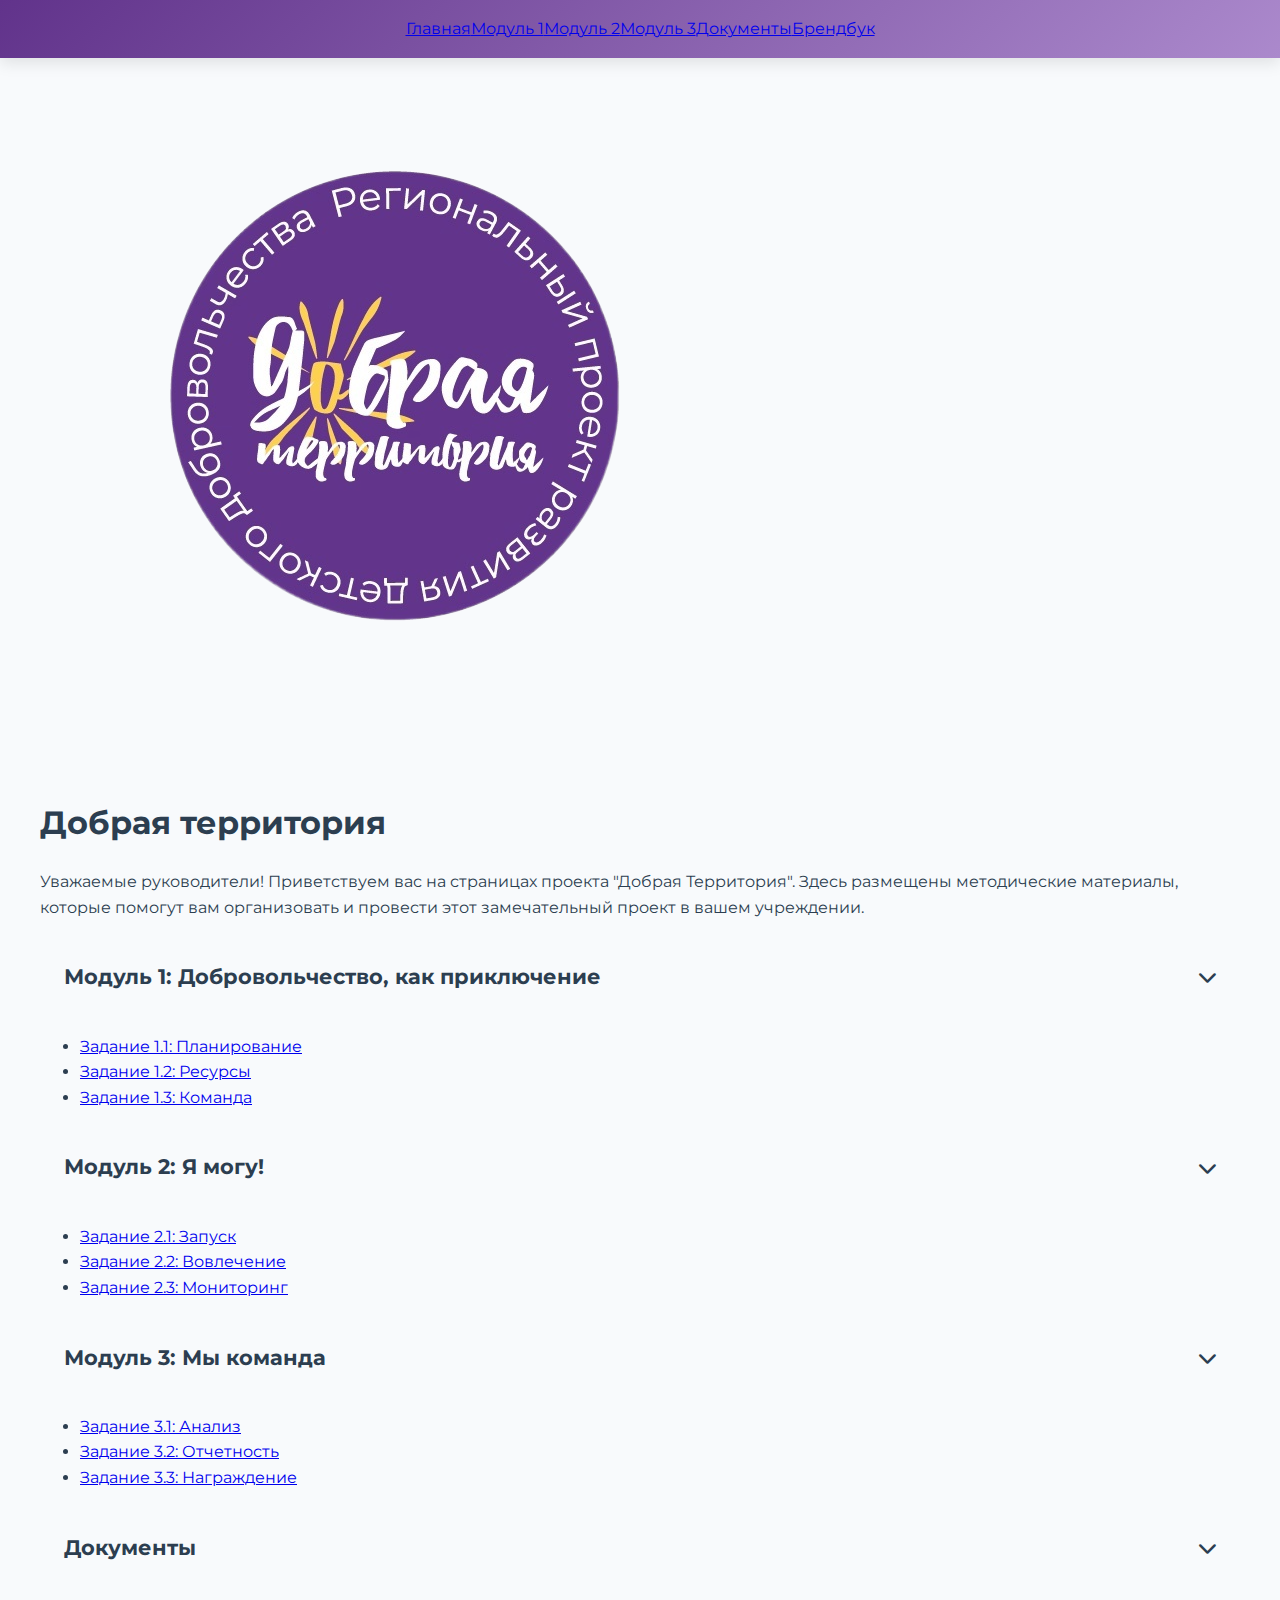
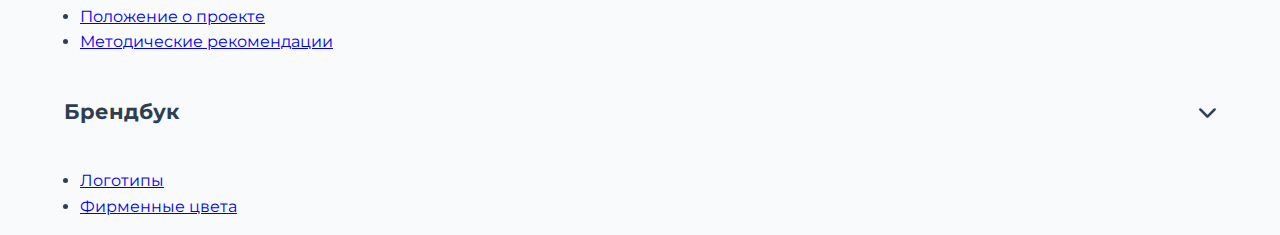
==== index.html @ 191dc73d "Update index.html" ====
<!DOCTYPE html>
<html lang="ru">
<head>
  <meta charset="UTF-8" />
  <meta name="viewport" content="width=device-width, initial-scale=1.0" />
  <title>Добрая территория</title>
  <link rel="stylesheet" href="https://cdnjs.cloudflare.com/ajax/libs/font-awesome/6.0.0-beta3/css/all.min.css">
  <link rel="stylesheet" href="style.css" />
  <link rel="icon" href="favicon.ico" />
  <link href="https://fonts.googleapis.com/css2?family=Montserrat:wght@400;600;700&display=swap" rel="stylesheet">
</head>
<body>
  <!-- Навигация -->
  <nav class="navbar">
    <button class="menu-button"><i class="fas fa-bars"></i></button>
    <ul class="nav-menu">
      <li><a href="index.html">Главная</a></li>
      <li><a href="module1.html">Модуль 1</a></li>
      <li><a href="module2.html">Модуль 2</a></li>
      <li><a href="module3.html">Модуль 3</a></li>
      <li><a href="documents.html">Документы</a></li>
      <li><a href="brandbook.html">Брендбук</a></li>
    </ul>
  </nav>

  <!-- Контейнер -->
  <div class="container">
    <header class="header">
      <img src="logo.png" alt="Логотип проекта" class="logo">
      <h1 class="project-title">Добрая территория</h1>
      <p class="project-description">
        Уважаемые руководители! Приветствуем вас на страницах проекта "Добрая Территория". Здесь размещены методические материалы, которые помогут вам организовать и провести этот замечательный проект в вашем учреждении.
      </p>
    </header>

    <!-- Модули -->
    <div class="modules-container">
      <!-- Модуль 1 -->
      <div class="collapsible-block purple">
        <div class="block-header">
          <h2 class="block-title">Модуль 1: Добровольчество, как приключение</h2>
          <i class="fas fa-chevron-down block-icon"></i>
        </div>
        <div class="block-content">
          <ul>
            <li><a href="#">Задание 1.1: Планирование</a></li>
            <li><a href="#">Задание 1.2: Ресурсы</a></li>
            <li><a href="#">Задание 1.3: Команда</a></li>
          </ul>
        </div>
      </div>

      <!-- Модуль 2 -->
      <div class="collapsible-block purple">
        <div class="block-header">
          <h2 class="block-title">Модуль 2: Я могу!</h2>
          <i class="fas fa-chevron-down block-icon"></i>
        </div>
        <div class="block-content">
          <ul>
            <li><a href="#">Задание 2.1: Запуск</a></li>
            <li><a href="#">Задание 2.2: Вовлечение</a></li>
            <li><a href="#">Задание 2.3: Мониторинг</a></li>
          </ul>
        </div>
      </div>

      <!-- Модуль 3 -->
      <div class="collapsible-block purple">
        <div class="block-header">
          <h2 class="block-title">Модуль 3: Мы команда</h2>
          <i class="fas fa-chevron-down block-icon"></i>
        </div>
        <div class="block-content">
          <ul>
            <li><a href="#">Задание 3.1: Анализ</a></li>
            <li><a href="#">Задание 3.2: Отчетность</a></li>
            <li><a href="#">Задание 3.3: Награждение</a></li>
          </ul>
        </div>
      </div>
    </div>

    <!-- Документы и Брендбук -->
    <div class="documents-brandbook-container">
      <div class="collapsible-block yellow">
        <div class="block-header">
          <h2 class="block-title">Документы</h2>
          <i class="fas fa-chevron-down block-icon"></i>
        </div>
        <div class="block-content">
          <ul>
            <li><a href="#">Положение о проекте</a></li>
            <li><a href="#">Методические рекомендации</a></li>
          </ul>
        </div>
      </div>

      <div class="collapsible-block yellow">
        <div class="block-header">
          <h2 class="block-title">Брендбук</h2>
          <i class="fas fa-chevron-down block-icon"></i>
        </div>
        <div class="block-content">
          <ul>
            <li><a href="#">Логотипы</a></li>
            <li><a href="#">Фирменные цвета</a></li>
          </ul>
        </div>
      </div>
    </div>
  </div>

  <!-- Скрипт -->
  <script src="script.js"></script>
</body>
</html>
---- style.css ----
/*Переменные и базовые стили*/
:root {
  --primary-color: #61338b;
  --secondary-color: #AB89CC;
  --highlight-color: #fdd14d;
  --text-color: #2c3e50;
  --light-gray: #f8fafc;
  --white: #ffffff;
  --shadow: 0 5px 15px rgba(0, 0, 0, 0.1);
  --transition: all 0.3s ease;
}

body {
  font-family: 'Montserrat', sans-serif;
  line-height: 1.6;
  margin: 0;
  padding: 0;
  color: var(--text-color);
  background-color: var(--light-gray);
}

.container {
  max-width: 1200px;
  margin: 0 auto;
  padding: 0 20px;
}

/*Навигация*/
.navbar {
  background: linear-gradient(135deg, var(--primary-color), var(--secondary-color));
  padding: 1rem 2rem;
  box-shadow: var(--shadow);
}

.menu-button {
  display: none;
  background: none;
  border: none;
  color: white;
  font-size: 1.5rem;
  cursor: pointer;
}

.nav-menu {
  display: flex;
  justify-content: center;
  list-style: none;
  padding: 0;
  margin: 0;
}

.nav-item {
  margin: 0 1rem;
}

.nav-link {
  color: white;
  text-decoration: none;
  font-weight: 500;
  padding: 0.5rem 1rem;
  border-radius: 4px;
  transition: var(--transition);
}

.nav-link:hover {
  background-color: rgba(255, 255, 255, 0.2);
}

/*Общий стиль блоков (Modules, Documents, Brandbook)*/
.module,
.document-block,
.brandbook-block {
  background: var(--white);
  border-radius: 15px;
  box-shadow: var(--shadow);
  border: 1px solid #eaeaea;
  min-height: 200px;
  overflow: visible;
  position: relative;
}

.module { border-top: 5px solid var(--primary-color); }
.document-block,
.brandbook-block { border-top: 5px solid var(--highlight-color); }

.block-header {
  padding: 1.5rem;
  cursor: pointer;
  display: flex;
  justify-content: space-between;
  align-items: center;
}

.block-title {
  margin: 0;
  font-size: 1.3rem;
  color: var(--text-color);
}

.block-icon {
  font-size: 1.2rem;
  transition: var(--transition);
  color: var(--text-color);
}

/*Контент и описание*/
.module-description,
.document-description,
.brandbook-description {
  padding: 0 1.5rem 1.5rem;
  color: var(--text-color);
}

.tasks-container,
.documents-content,
.brandbook-content {
  position: static;
  max-height: 0;
  overflow: hidden;
  background: var(--white);
  border: 1px solid #eaeaea;
  border-top: none;
  border-radius: 0 0 15px 15px;
  box-shadow: 0 10px 20px rgba(0,0,0,0.1);
  opacity: 0;
  pointer-events: none;
  transition: opacity 0.2s ease;
}

.module:hover .tasks-container,
.document-block:hover .documents-content,
.brandbook-block:hover .brandbook-content,
.module.active .tasks-container,
.document-block.active .documents-content,
.brandbook-block.active .brandbook-content {
  max-height: 1000px;
  padding: 0 1.5rem 1.5rem;
  opacity: 1;
  pointer-events: auto;
}

/*Списки и ссылки*/
.tasks-list,
.documents-list,
.brandbook-list {
  list-style: none;
  margin: 0;
  padding: 0 1.5rem;
}

.tasks-list li,
.documents-list li,
.brandbook-list li {
  padding: 1rem 0;
  border-bottom: 1px solid #eee;
}

.tasks-list li:last-child,
.documents-list li:last-child,
.brandbook-list li:last-child {
  border-bottom: none;
}

.task-link,
.document-link,
.brandbook-link {
  display: inline-block;
  padding: 0.6rem 1.2rem;
  margin-top: 0.8rem;
  text-align: center;
  border-radius: 6px;
  text-decoration: none;
  font-weight: 500;
  transition: var(--transition);
}

.task-link {
  background-color: var(--primary-color);
  color: white;
}

.document-link,
.brandbook-link {
  background-color: var(--highlight-color);
  color: var(--text-color);
}

.task-link:hover,
.document-link:hover,
.brandbook-link:hover {
  transform: translateY(-2px);
  box-shadow: 0 3px 10px rgba(0, 0, 0, 0.2);
}

/*Адаптивность*/
@media (max-width: 991px) {
  .menu-button { display: block; }

  .nav-menu {
    display: none;
    flex-direction: column;
    padding: 1rem 0;
  }

  .nav-menu.active { display: flex; }

  .modules-container,
  .documents-brandbook-container {
    grid-template-columns: 1fr;
  }

  .tasks-container,
  .documents-content,
  .brandbook-content {
    max-height: 0;
    opacity: 1;
    pointer-events: auto;
    transition: max-height 0.3s ease;
    box-shadow: none;
  }

  .module.active .tasks-container,
  .document-block.active .documents-content,
  .brandbook-block.active .brandbook-content {
    max-height: 1000px;
  }
}

@media (max-width: 768px) {
  .block-title { font-size: 1.1rem; }
  .project-title { font-size: 1.5rem; }
  .module-description,
  .document-description,
  .brandbook-description {
    padding: 0 1rem 1rem;
    font-size: 0.9rem;
  }
}

@media (max-width: 480px) {
  .navbar { padding: 1rem; }
  .project-title { font-size: 1.3rem; }

  .task-link,
  .document-link,
  .brandbook-link {
    padding: 0.5rem 1rem;
    font-size: 0.9rem;
    display: block;
  }

  .tasks-list,
  .documents-list,
  .brandbook-list {
    padding: 0 1rem;
  }
}
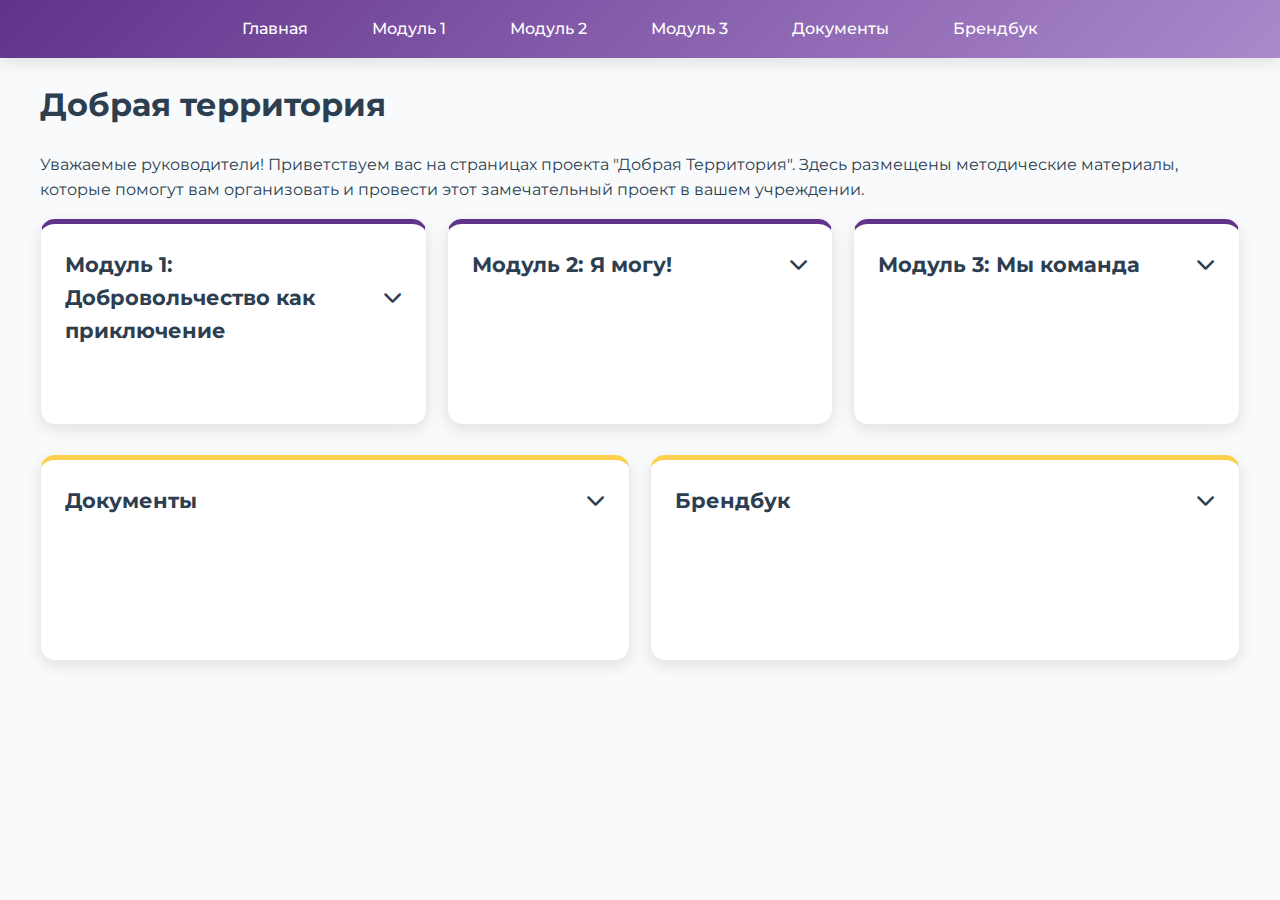
==== commit e0ca125b: "Update index.html" ====
--- a/index.html
+++ b/index.html
@@ -2,11 +2,10 @@
 <html lang="ru">
 <head>
   <meta charset="UTF-8" />
-  <meta name="viewport" content="width=device-width, initial-scale=1.0" />
+  <meta name="viewport" content="width=device-width, initial-scale=1.0"/>
   <title>Добрая территория</title>
-  <link rel="stylesheet" href="https://cdnjs.cloudflare.com/ajax/libs/font-awesome/6.0.0-beta3/css/all.min.css">
   <link rel="stylesheet" href="style.css" />
-  <link rel="icon" href="favicon.ico" />
+  <link rel="stylesheet" href="https://cdnjs.cloudflare.com/ajax/libs/font-awesome/6.5.0/css/all.min.css"/>
   <link href="https://fonts.googleapis.com/css2?family=Montserrat:wght@400;600;700&display=swap" rel="stylesheet">
 </head>
 <body>
@@ -14,19 +13,18 @@
   <nav class="navbar">
     <button class="menu-button"><i class="fas fa-bars"></i></button>
     <ul class="nav-menu">
-      <li><a href="index.html">Главная</a></li>
-      <li><a href="module1.html">Модуль 1</a></li>
-      <li><a href="module2.html">Модуль 2</a></li>
-      <li><a href="module3.html">Модуль 3</a></li>
-      <li><a href="documents.html">Документы</a></li>
-      <li><a href="brandbook.html">Брендбук</a></li>
+      <li class="nav-item"><a class="nav-link" href="#">Главная</a></li>
+      <li class="nav-item"><a class="nav-link" href="#">Модуль 1</a></li>
+      <li class="nav-item"><a class="nav-link" href="#">Модуль 2</a></li>
+      <li class="nav-item"><a class="nav-link" href="#">Модуль 3</a></li>
+      <li class="nav-item"><a class="nav-link" href="#">Документы</a></li>
+      <li class="nav-item"><a class="nav-link" href="#">Брендбук</a></li>
     </ul>
   </nav>
 
-  <!-- Контейнер -->
   <div class="container">
+    <!-- Заголовок -->
     <header class="header">
-      <img src="logo.png" alt="Логотип проекта" class="logo">
       <h1 class="project-title">Добрая территория</h1>
       <p class="project-description">
         Уважаемые руководители! Приветствуем вас на страницах проекта "Добрая Территория". Здесь размещены методические материалы, которые помогут вам организовать и провести этот замечательный проект в вашем учреждении.
@@ -34,85 +32,98 @@
     </header>
 
     <!-- Модули -->
-    <div class="modules-container">
+    <div class="modules-container" style="display: grid; grid-template-columns: repeat(auto-fit, minmax(300px, 1fr)); gap: 20px;">
       <!-- Модуль 1 -->
-      <div class="collapsible-block purple">
+      <div class="module">
         <div class="block-header">
-          <h2 class="block-title">Модуль 1: Добровольчество, как приключение</h2>
+          <h2 class="block-title">Модуль 1: Добровольчество как приключение</h2>
           <i class="fas fa-chevron-down block-icon"></i>
         </div>
-        <div class="block-content">
-          <ul>
-            <li><a href="#">Задание 1.1: Планирование</a></li>
-            <li><a href="#">Задание 1.2: Ресурсы</a></li>
-            <li><a href="#">Задание 1.3: Команда</a></li>
+        <div class="tasks-container">
+          <ul class="tasks-list">
+            <li><a class="task-link" href="#">Задание 1.1</a></li>
+            <li><a class="task-link" href="#">Задание 1.2</a></li>
+            <li><a class="task-link" href="#">Задание 1.3</a></li>
           </ul>
         </div>
       </div>
 
       <!-- Модуль 2 -->
-      <div class="collapsible-block purple">
+      <div class="module">
         <div class="block-header">
           <h2 class="block-title">Модуль 2: Я могу!</h2>
           <i class="fas fa-chevron-down block-icon"></i>
         </div>
-        <div class="block-content">
-          <ul>
-            <li><a href="#">Задание 2.1: Запуск</a></li>
-            <li><a href="#">Задание 2.2: Вовлечение</a></li>
-            <li><a href="#">Задание 2.3: Мониторинг</a></li>
+        <div class="tasks-container">
+          <ul class="tasks-list">
+            <li><a class="task-link" href="#">Задание 2.1</a></li>
+            <li><a class="task-link" href="#">Задание 2.2</a></li>
+            <li><a class="task-link" href="#">Задание 2.3</a></li>
           </ul>
         </div>
       </div>
 
       <!-- Модуль 3 -->
-      <div class="collapsible-block purple">
+      <div class="module">
         <div class="block-header">
           <h2 class="block-title">Модуль 3: Мы команда</h2>
           <i class="fas fa-chevron-down block-icon"></i>
         </div>
-        <div class="block-content">
-          <ul>
-            <li><a href="#">Задание 3.1: Анализ</a></li>
-            <li><a href="#">Задание 3.2: Отчетность</a></li>
-            <li><a href="#">Задание 3.3: Награждение</a></li>
+        <div class="tasks-container">
+          <ul class="tasks-list">
+            <li><a class="task-link" href="#">Задание 3.1</a></li>
+            <li><a class="task-link" href="#">Задание 3.2</a></li>
+            <li><a class="task-link" href="#">Задание 3.3</a></li>
           </ul>
         </div>
       </div>
     </div>
 
     <!-- Документы и Брендбук -->
-    <div class="documents-brandbook-container">
-      <div class="collapsible-block yellow">
+    <div class="documents-brandbook-container" style="display: grid; grid-template-columns: repeat(auto-fit, minmax(300px, 1fr)); gap: 20px; margin-top: 30px;">
+      <!-- Документы -->
+      <div class="document-block">
         <div class="block-header">
           <h2 class="block-title">Документы</h2>
           <i class="fas fa-chevron-down block-icon"></i>
         </div>
-        <div class="block-content">
-          <ul>
-            <li><a href="#">Положение о проекте</a></li>
-            <li><a href="#">Методические рекомендации</a></li>
+        <div class="documents-content">
+          <ul class="documents-list">
+            <li><a class="document-link" href="#">Положение о проекте</a></li>
+            <li><a class="document-link" href="#">Методические рекомендации</a></li>
           </ul>
         </div>
       </div>
 
-      <div class="collapsible-block yellow">
+      <!-- Брендбук -->
+      <div class="brandbook-block">
         <div class="block-header">
           <h2 class="block-title">Брендбук</h2>
           <i class="fas fa-chevron-down block-icon"></i>
         </div>
-        <div class="block-content">
-          <ul>
-            <li><a href="#">Логотипы</a></li>
-            <li><a href="#">Фирменные цвета</a></li>
+        <div class="brandbook-content">
+          <ul class="brandbook-list">
+            <li><a class="brandbook-link" href="#">Логотипы</a></li>
+            <li><a class="brandbook-link" href="#">Фирменные цвета</a></li>
           </ul>
         </div>
       </div>
     </div>
   </div>
 
-  <!-- Скрипт -->
-  <script src="script.js"></script>
+  <script>
+    // Открытие блоков по клику
+    document.querySelectorAll('.block-header').forEach(header => {
+      header.addEventListener('click', () => {
+        const block = header.parentElement;
+        block.classList.toggle('active');
+      });
+    });
+
+    // Мобильное меню
+    document.querySelector('.menu-button').addEventListener('click', () => {
+      document.querySelector('.nav-menu').classList.toggle('active');
+    });
+  </script>
 </body>
 </html>
-
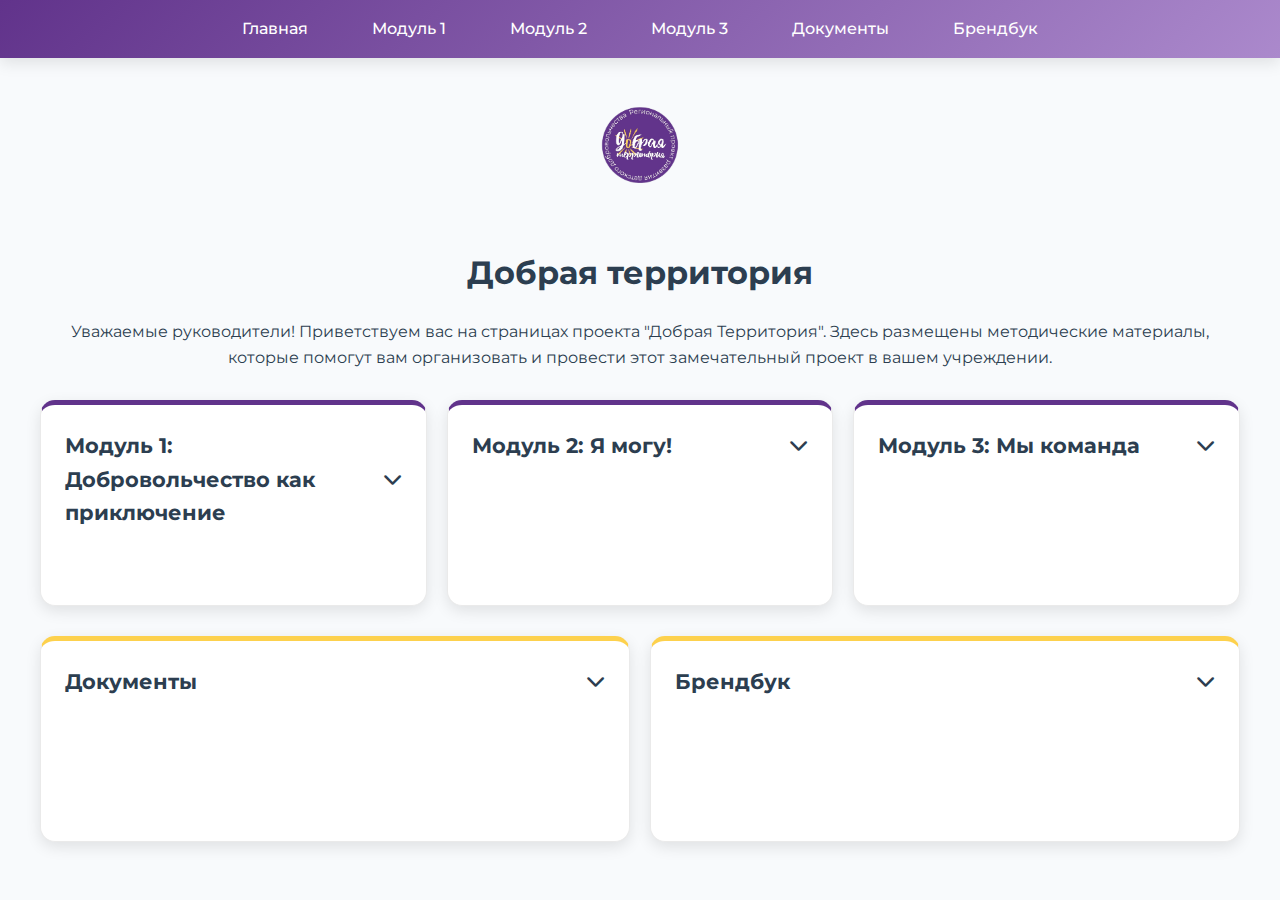
==== commit d87613c0: "Update index.html" ====
--- a/index.html
+++ b/index.html
@@ -23,16 +23,17 @@
   </nav>
 
   <div class="container">
-    <!-- Заголовок -->
-    <header class="header">
+    <!-- Логотип и Заголовок -->
+    <div style="text-align: center; margin-top: 30px;">
+      <img src="logo.png" alt="Логотип проекта" style="max-width: 120px; margin-bottom: 10px;">
       <h1 class="project-title">Добрая территория</h1>
       <p class="project-description">
         Уважаемые руководители! Приветствуем вас на страницах проекта "Добрая Территория". Здесь размещены методические материалы, которые помогут вам организовать и провести этот замечательный проект в вашем учреждении.
       </p>
-    </header>
+    </div>
 
     <!-- Модули -->
-    <div class="modules-container" style="display: grid; grid-template-columns: repeat(auto-fit, minmax(300px, 1fr)); gap: 20px;">
+    <div class="modules-container" style="display: grid; grid-template-columns: repeat(auto-fit, minmax(300px, 1fr)); gap: 20px; margin-top: 30px;">
       <!-- Модуль 1 -->
       <div class="module">
         <div class="block-header">
@@ -43,7 +44,6 @@
           <ul class="tasks-list">
             <li><a class="task-link" href="#">Задание 1.1</a></li>
             <li><a class="task-link" href="#">Задание 1.2</a></li>
-            <li><a class="task-link" href="#">Задание 1.3</a></li>
           </ul>
         </div>
       </div>
@@ -58,7 +58,6 @@
           <ul class="tasks-list">
             <li><a class="task-link" href="#">Задание 2.1</a></li>
             <li><a class="task-link" href="#">Задание 2.2</a></li>
-            <li><a class="task-link" href="#">Задание 2.3</a></li>
           </ul>
         </div>
       </div>
@@ -73,7 +72,6 @@
           <ul class="tasks-list">
             <li><a class="task-link" href="#">Задание 3.1</a></li>
             <li><a class="task-link" href="#">Задание 3.2</a></li>
-            <li><a class="task-link" href="#">Задание 3.3</a></li>
           </ul>
         </div>
       </div>
@@ -112,11 +110,19 @@
   </div>
 
   <script>
-    // Открытие блоков по клику
+    // Открытие/закрытие только одного блока за раз
     document.querySelectorAll('.block-header').forEach(header => {
       header.addEventListener('click', () => {
         const block = header.parentElement;
-        block.classList.toggle('active');
+        const isActive = block.classList.contains('active');
+
+        // Закрываем все
+        document.querySelectorAll('.module, .document-block, .brandbook-block').forEach(b => b.classList.remove('active'));
+
+        // Если был неактивен — активируем
+        if (!isActive) {
+          block.classList.add('active');
+        }
       });
     });
 
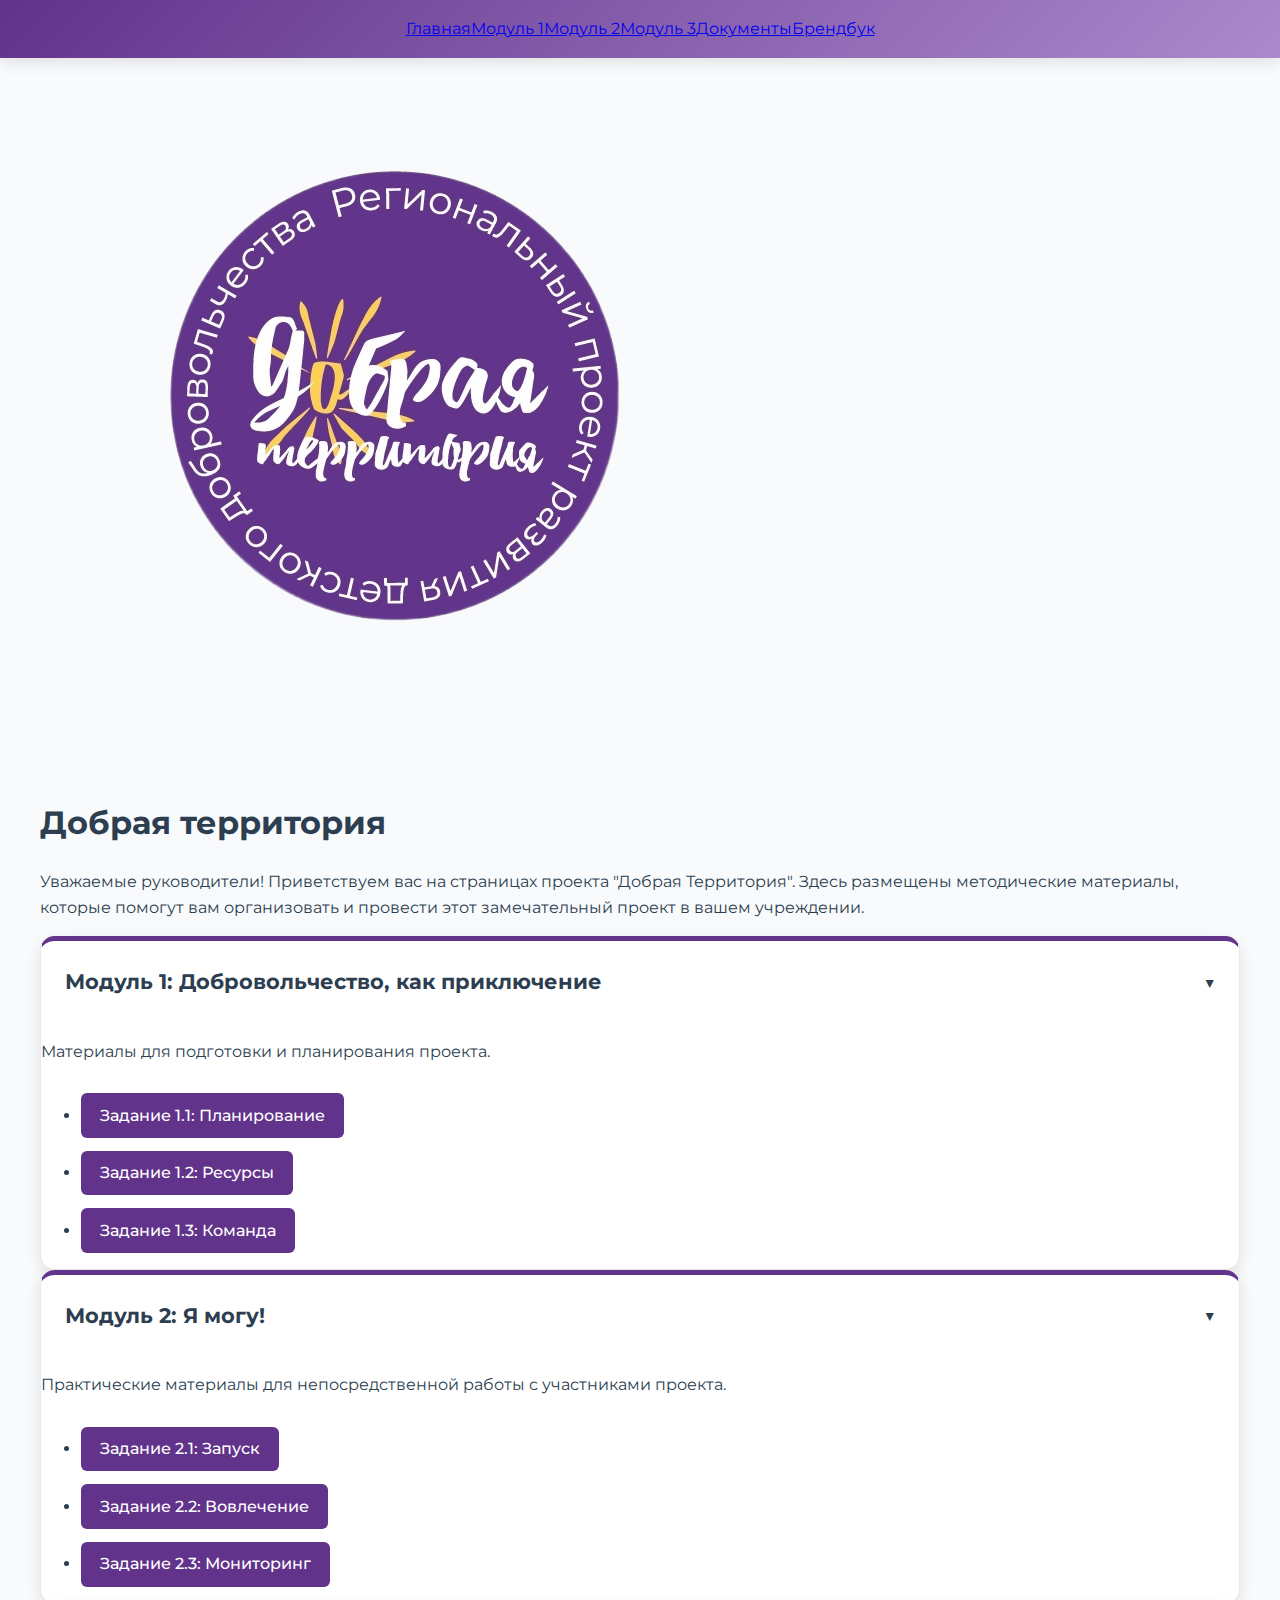
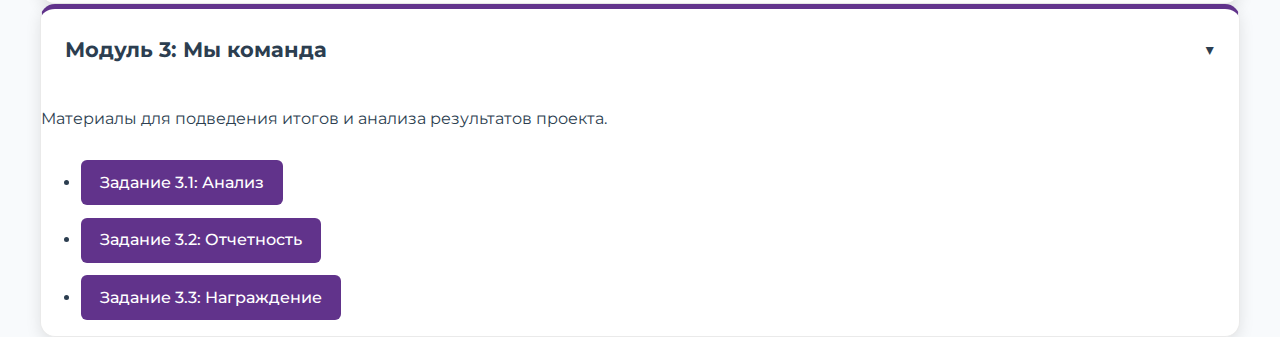
==== commit 00866a8a: "Update index.html" ====
--- a/index.html
+++ b/index.html
@@ -1,135 +1,85 @@
 <!DOCTYPE html>
 <html lang="ru">
 <head>
-  <meta charset="UTF-8" />
-  <meta name="viewport" content="width=device-width, initial-scale=1.0"/>
+  <meta charset="UTF-8">
+  <meta name="viewport" content="width=device-width, initial-scale=1.0">
   <title>Добрая территория</title>
-  <link rel="stylesheet" href="style.css" />
-  <link rel="stylesheet" href="https://cdnjs.cloudflare.com/ajax/libs/font-awesome/6.5.0/css/all.min.css"/>
-  <link href="https://fonts.googleapis.com/css2?family=Montserrat:wght@400;600;700&display=swap" rel="stylesheet">
+  <link rel="stylesheet" href="style.css">
+  <link rel="icon" href="favicon.ico">
+  <link href="https://fonts.googleapis.com/css2?family=Montserrat:wght@400;500;600;700&display=swap" rel="stylesheet">
+  <script defer src="script.js"></script>
 </head>
 <body>
-  <!-- Навигация -->
   <nav class="navbar">
-    <button class="menu-button"><i class="fas fa-bars"></i></button>
+    <button class="menu-button">&#9776;</button>
     <ul class="nav-menu">
-      <li class="nav-item"><a class="nav-link" href="#">Главная</a></li>
-      <li class="nav-item"><a class="nav-link" href="#">Модуль 1</a></li>
-      <li class="nav-item"><a class="nav-link" href="#">Модуль 2</a></li>
-      <li class="nav-item"><a class="nav-link" href="#">Модуль 3</a></li>
-      <li class="nav-item"><a class="nav-link" href="#">Документы</a></li>
-      <li class="nav-item"><a class="nav-link" href="#">Брендбук</a></li>
+      <li><a href="index.html">Главная</a></li>
+      <li><a href="module1.html">Модуль 1</a></li>
+      <li><a href="module2.html">Модуль 2</a></li>
+      <li><a href="module3.html">Модуль 3</a></li>
+      <li><a href="documents.html">Документы</a></li>
+      <li><a href="brandbook.html">Брендбук</a></li>
     </ul>
   </nav>
 
   <div class="container">
-    <!-- Логотип и Заголовок -->
-    <div style="text-align: center; margin-top: 30px;">
-      <img src="logo.png" alt="Логотип проекта" style="max-width: 120px; margin-bottom: 10px;">
+    <header class="header">
+      <img src="logo.png" alt="Логотип" class="logo">
       <h1 class="project-title">Добрая территория</h1>
       <p class="project-description">
-        Уважаемые руководители! Приветствуем вас на страницах проекта "Добрая Территория". Здесь размещены методические материалы, которые помогут вам организовать и провести этот замечательный проект в вашем учреждении.
+        Уважаемые руководители! Приветствуем вас на страницах проекта "Добрая Территория".
+        Здесь размещены методические материалы, которые помогут вам организовать и провести
+        этот замечательный проект в вашем учреждении.
       </p>
-    </div>
+    </header>
 
-    <!-- Модули -->
-    <div class="modules-container" style="display: grid; grid-template-columns: repeat(auto-fit, minmax(300px, 1fr)); gap: 20px; margin-top: 30px;">
-      <!-- Модуль 1 -->
-      <div class="module">
+    <div class="modules-container">
+      <div class="block module" data-block>
         <div class="block-header">
-          <h2 class="block-title">Модуль 1: Добровольчество как приключение</h2>
-          <i class="fas fa-chevron-down block-icon"></i>
+          <h2 class="block-title">Модуль 1: Добровольчество, как приключение</h2>
+          <span class="block-icon">&#x25BC;</span>
         </div>
-        <div class="tasks-container">
-          <ul class="tasks-list">
-            <li><a class="task-link" href="#">Задание 1.1</a></li>
-            <li><a class="task-link" href="#">Задание 1.2</a></li>
+        <div class="block-content">
+          <p>Материалы для подготовки и планирования проекта.</p>
+          <ul>
+            <li><a class="task-link" href="module1/task1.html">Задание 1.1: Планирование</a></li>
+            <li><a class="task-link" href="module1/task2.html">Задание 1.2: Ресурсы</a></li>
+            <li><a class="task-link" href="module1/task3.html">Задание 1.3: Команда</a></li>
           </ul>
         </div>
       </div>
 
-      <!-- Модуль 2 -->
-      <div class="module">
+      <div class="block module" data-block>
         <div class="block-header">
           <h2 class="block-title">Модуль 2: Я могу!</h2>
-          <i class="fas fa-chevron-down block-icon"></i>
+          <span class="block-icon">&#x25BC;</span>
         </div>
-        <div class="tasks-container">
-          <ul class="tasks-list">
-            <li><a class="task-link" href="#">Задание 2.1</a></li>
-            <li><a class="task-link" href="#">Задание 2.2</a></li>
+        <div class="block-content">
+          <p>Практические материалы для непосредственной работы с участниками проекта.</p>
+          <ul>
+            <li><a class="task-link" href="module2/task1.html">Задание 2.1: Запуск</a></li>
+            <li><a class="task-link" href="module2/task2.html">Задание 2.2: Вовлечение</a></li>
+            <li><a class="task-link" href="module2/task3.html">Задание 2.3: Мониторинг</a></li>
           </ul>
         </div>
       </div>
 
-      <!-- Модуль 3 -->
-      <div class="module">
+      <div class="block module" data-block>
         <div class="block-header">
           <h2 class="block-title">Модуль 3: Мы команда</h2>
-          <i class="fas fa-chevron-down block-icon"></i>
+          <span class="block-icon">&#x25BC;</span>
         </div>
-        <div class="tasks-container">
-          <ul class="tasks-list">
-            <li><a class="task-link" href="#">Задание 3.1</a></li>
-            <li><a class="task-link" href="#">Задание 3.2</a></li>
-          </ul>
-        </div>
-      </div>
-    </div>
-
-    <!-- Документы и Брендбук -->
-    <div class="documents-brandbook-container" style="display: grid; grid-template-columns: repeat(auto-fit, minmax(300px, 1fr)); gap: 20px; margin-top: 30px;">
-      <!-- Документы -->
-      <div class="document-block">
-        <div class="block-header">
-          <h2 class="block-title">Документы</h2>
-          <i class="fas fa-chevron-down block-icon"></i>
-        </div>
-        <div class="documents-content">
-          <ul class="documents-list">
-            <li><a class="document-link" href="#">Положение о проекте</a></li>
-            <li><a class="document-link" href="#">Методические рекомендации</a></li>
-          </ul>
-        </div>
-      </div>
-
-      <!-- Брендбук -->
-      <div class="brandbook-block">
-        <div class="block-header">
-          <h2 class="block-title">Брендбук</h2>
-          <i class="fas fa-chevron-down block-icon"></i>
-        </div>
-        <div class="brandbook-content">
-          <ul class="brandbook-list">
-            <li><a class="brandbook-link" href="#">Логотипы</a></li>
-            <li><a class="brandbook-link" href="#">Фирменные цвета</a></li>
+        <div class="block-content">
+          <p>Материалы для подведения итогов и анализа результатов проекта.</p>
+          <ul>
+            <li><a class="task-link" href="module3/task1.html">Задание 3.1: Анализ</a></li>
+            <li><a class="task-link" href="module3/task2.html">Задание 3.2: Отчетность</a></li>
+            <li><a class="task-link" href="module3/task3.html">Задание 3.3: Награждение</a></li>
           </ul>
         </div>
       </div>
     </div>
   </div>
-
-  <script>
-    // Открытие/закрытие только одного блока за раз
-    document.querySelectorAll('.block-header').forEach(header => {
-      header.addEventListener('click', () => {
-        const block = header.parentElement;
-        const isActive = block.classList.contains('active');
-
-        // Закрываем все
-        document.querySelectorAll('.module, .document-block, .brandbook-block').forEach(b => b.classList.remove('active'));
-
-        // Если был неактивен — активируем
-        if (!isActive) {
-          block.classList.add('active');
-        }
-      });
-    });
-
-    // Мобильное меню
-    document.querySelector('.menu-button').addEventListener('click', () => {
-      document.querySelector('.nav-menu').classList.toggle('active');
-    });
-  </script>
 </body>
 </html>
+
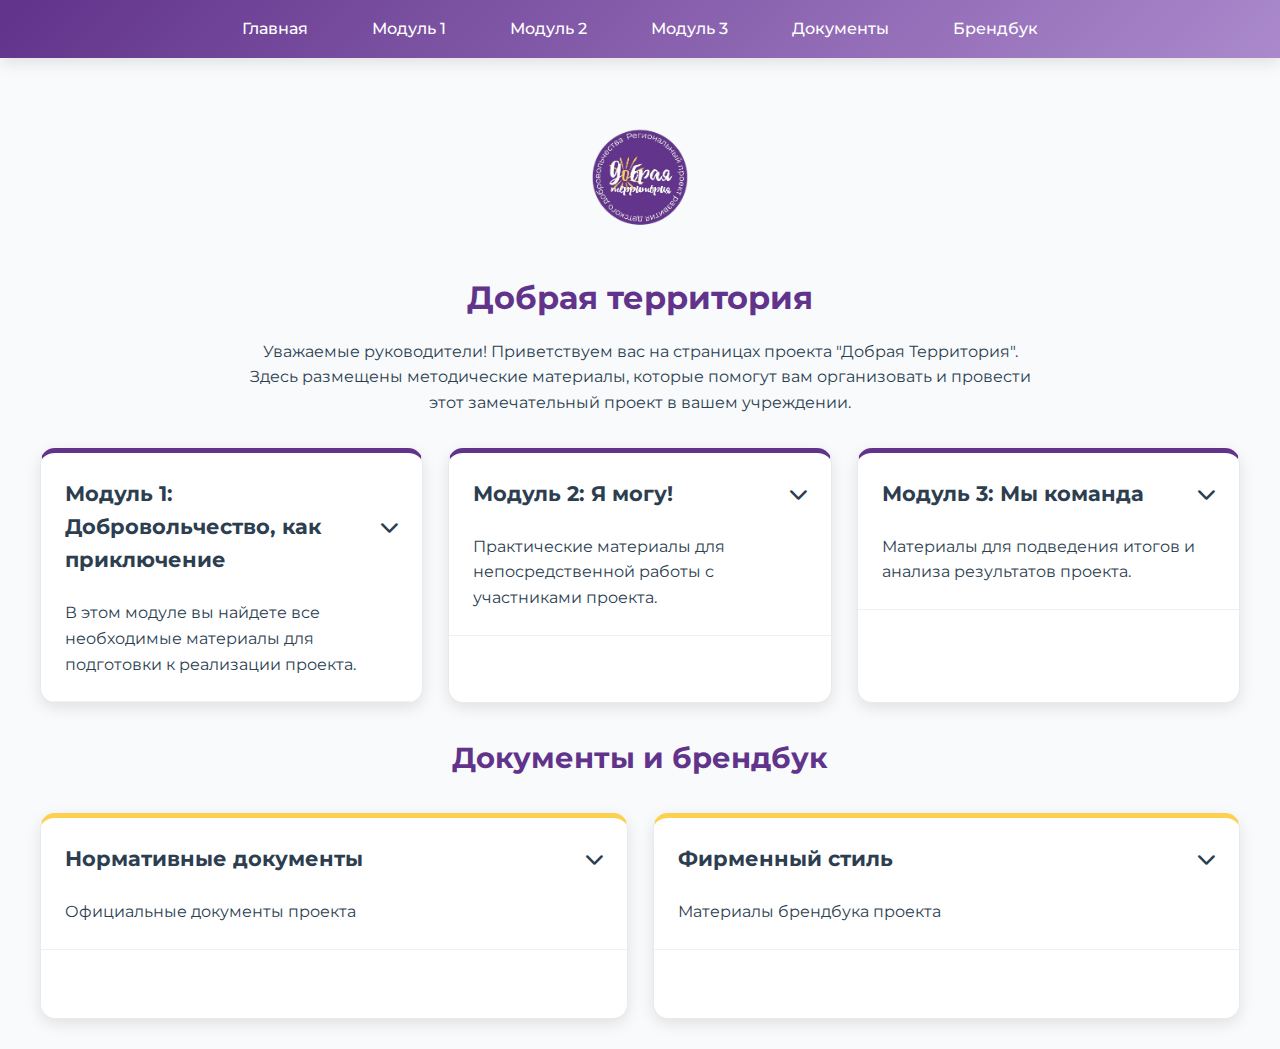
==== commit 0d33ebeb: "Update index.html" ====
--- a/index.html
+++ b/index.html
@@ -3,83 +3,188 @@
 <head>
   <meta charset="UTF-8">
   <meta name="viewport" content="width=device-width, initial-scale=1.0">
+  <meta http-equiv="X-UA-Compatible" content="IE=edge">
   <title>Добрая территория</title>
+  <link href="https://fonts.googleapis.com/css2?family=Montserrat:wght@400;500;600;700&display=swap" rel="stylesheet">
+  <link rel="stylesheet" href="https://cdnjs.cloudflare.com/ajax/libs/font-awesome/6.0.0-beta3/css/all.min.css">
   <link rel="stylesheet" href="style.css">
   <link rel="icon" href="favicon.ico">
-  <link href="https://fonts.googleapis.com/css2?family=Montserrat:wght@400;500;600;700&display=swap" rel="stylesheet">
-  <script defer src="script.js"></script>
 </head>
 <body>
+  <!-- Навигационное меню -->
   <nav class="navbar">
-    <button class="menu-button">&#9776;</button>
+    <button class="menu-button">
+      <i class="fas fa-bars"></i>
+    </button>
     <ul class="nav-menu">
-      <li><a href="index.html">Главная</a></li>
-      <li><a href="module1.html">Модуль 1</a></li>
-      <li><a href="module2.html">Модуль 2</a></li>
-      <li><a href="module3.html">Модуль 3</a></li>
-      <li><a href="documents.html">Документы</a></li>
-      <li><a href="brandbook.html">Брендбук</a></li>
+      <li class="nav-item"><a href="index.html" class="nav-link">Главная</a></li>
+      <li class="nav-item"><a href="module1.html" class="nav-link">Модуль 1</a></li>
+      <li class="nav-item"><a href="module2.html" class="nav-link">Модуль 2</a></li>
+      <li class="nav-item"><a href="module3.html" class="nav-link">Модуль 3</a></li>
+      <li class="nav-item"><a href="documents.html" class="nav-link">Документы</a></li>
+      <li class="nav-item"><a href="brandbook.html" class="nav-link">Брендбук</a></li>
     </ul>
   </nav>
 
   <div class="container">
     <header class="header">
-      <img src="logo.png" alt="Логотип" class="logo">
+      <img src="logo.png" alt="Добрая территория" class="logo">
       <h1 class="project-title">Добрая территория</h1>
       <p class="project-description">
-        Уважаемые руководители! Приветствуем вас на страницах проекта "Добрая Территория".
-        Здесь размещены методические материалы, которые помогут вам организовать и провести
+        Уважаемые руководители! Приветствуем вас на страницах проекта "Добрая Территория". 
+        Здесь размещены методические материалы, которые помогут вам организовать и провести 
         этот замечательный проект в вашем учреждении.
       </p>
     </header>
-
+    
+    <!-- Модули в одну строку -->
     <div class="modules-container">
-      <div class="block module" data-block>
-        <div class="block-header">
-          <h2 class="block-title">Модуль 1: Добровольчество, как приключение</h2>
-          <span class="block-icon">&#x25BC;</span>
+      <!-- Модуль 1 -->
+      <div class="module" id="module1">
+        <div class="module-content-wrapper">
+          <div class="block-header">
+            <h2 class="block-title">Модуль 1: Добровольчество, как приключение</h2>
+            <i class="fas fa-chevron-down block-icon"></i>
+          </div>
+          <p class="module-description">
+            В этом модуле вы найдете все необходимые материалы для подготовки к реализации проекта.
+          </p>
         </div>
-        <div class="block-content">
-          <p>Материалы для подготовки и планирования проекта.</p>
-          <ul>
-            <li><a class="task-link" href="module1/task1.html">Задание 1.1: Планирование</a></li>
-            <li><a class="task-link" href="module1/task2.html">Задание 1.2: Ресурсы</a></li>
-            <li><a class="task-link" href="module1/task3.html">Задание 1.3: Команда</a></li>
+        <div class="tasks-container">
+          <ul class="tasks-list">
+            <li class="task-item">
+              <h3 class="task-title">Задание 1.1: Планирование</h3>
+              <p class="task-description">Составление плана мероприятий и графика реализации</p>
+              <a href="module1/task1.html" class="task-link">Перейти к заданию</a>
+            </li>
+            <li class="task-item">
+              <h3 class="task-title">Задание 1.2: Ресурсы</h3>
+              <p class="task-description">Определение необходимых ресурсов и материалов</p>
+              <a href="module1/task2.html" class="task-link">Перейти к заданию</a>
+            </li>
+            <li class="task-item">
+              <h3 class="task-title">Задание 1.3: Команда</h3>
+              <p class="task-description">Формирование рабочей группы и распределение ролей</p>
+              <a href="module1/task3.html" class="task-link">Перейти к заданию</a>
+            </li>
           </ul>
         </div>
       </div>
-
-      <div class="block module" data-block>
-        <div class="block-header">
-          <h2 class="block-title">Модуль 2: Я могу!</h2>
-          <span class="block-icon">&#x25BC;</span>
+      
+      <!-- Модуль 2 -->
+      <div class="module" id="module2">
+        <div class="module-content-wrapper">
+          <div class="block-header">
+            <h2 class="block-title">Модуль 2: Я могу!</h2>
+            <i class="fas fa-chevron-down block-icon"></i>
+          </div>
+          <p class="module-description">Практические материалы для непосредственной работы с участниками проекта.</p>
         </div>
-        <div class="block-content">
-          <p>Практические материалы для непосредственной работы с участниками проекта.</p>
-          <ul>
-            <li><a class="task-link" href="module2/task1.html">Задание 2.1: Запуск</a></li>
-            <li><a class="task-link" href="module2/task2.html">Задание 2.2: Вовлечение</a></li>
-            <li><a class="task-link" href="module2/task3.html">Задание 2.3: Мониторинг</a></li>
+        <div class="tasks-container">
+          <ul class="tasks-list">
+            <li class="task-item">
+              <h3 class="task-title">Задание 2.1: Запуск</h3>
+              <p class="task-description">Проведение стартового мероприятия</p>
+              <a href="module2/task1.html" class="task-link">Перейти к заданию</a>
+            </li>
+            <li class="task-item">
+              <h3 class="task-title">Задание 2.2: Вовлечение</h3>
+              <p class="task-description">Методики вовлечения участников</p>
+              <a href="module2/task2.html" class="task-link">Перейти к заданию</a>
+            </li>
+            <li class="task-item">
+              <h3 class="task-title">Задание 2.3: Мониторинг</h3>
+              <p class="task-description">Система отслеживания прогресса</p>
+              <a href="module2/task3.html" class="task-link">Перейти к заданию</a>
+            </li>
           </ul>
         </div>
       </div>
+      
+      <!-- Модуль 3 -->
+      <div class="module" id="module3">
+        <div class="module-content-wrapper">
+          <div class="block-header">
+            <h2 class="block-title">Модуль 3: Мы команда</h2>
+            <i class="fas fa-chevron-down block-icon"></i>
+          </div>
+          <p class="module-description">
+            Материалы для подведения итогов и анализа результатов проекта.
+          </p>
+        </div>
+        <div class="tasks-container">
+          <ul class="tasks-list">
+            <li class="task-item">
+              <h3 class="task-title">Задание 3.1: Анализ</h3>
+              <p class="task-description">Оценка достигнутых результатов</p>
+              <a href="module3/task1.html" class="task-link">Перейти к заданию</a>
+            </li>
+            <li class="task-item">
+              <h3 class="task-title">Задание 3.2: Отчетность</h3>
+              <p class="task-description">Подготовка отчетных материалов</p>
+              <a href="module3/task2.html" class="task-link">Перейти к заданию</a>
+            </li>
+            <li class="task-item">
+              <h3 class="task-title">Задание 3.3: Награждение</h3>
+              <p class="task-description">Проведение итогового мероприятия</p>
+              <a href="module3/task3.html" class="task-link">Перейти к заданию</a>
+            </li>
+          </ul>
+        </div>
+      </div>
+    </div>
 
-      <div class="block module" data-block>
-        <div class="block-header">
-          <h2 class="block-title">Модуль 3: Мы команда</h2>
-          <span class="block-icon">&#x25BC;</span>
+    <!-- Документы и брендбук в одну строку -->
+    <h2 class="section-title">Документы и брендбук</h2>
+    <div class="documents-brandbook-container">
+      <!-- Документы -->
+      <div class="document-block">
+        <div class="document-content-wrapper">
+          <div class="block-header">
+            <h3 class="block-title">Нормативные документы</h3>
+            <i class="fas fa-chevron-down block-icon"></i>
+          </div>
+          <p class="document-description">Официальные документы проекта</p>
         </div>
-        <div class="block-content">
-          <p>Материалы для подведения итогов и анализа результатов проекта.</p>
-          <ul>
-            <li><a class="task-link" href="module3/task1.html">Задание 3.1: Анализ</a></li>
-            <li><a class="task-link" href="module3/task2.html">Задание 3.2: Отчетность</a></li>
-            <li><a class="task-link" href="module3/task3.html">Задание 3.3: Награждение</a></li>
+        <div class="documents-content">
+          <ul class="documents-list">
+            <li class="document-item">
+              <h4 class="task-title">Положение о проекте</h4>
+              <a href="#" class="document-link">Скачать PDF</a>
+            </li>
+            <li class="document-item">
+              <h4 class="task-title">Методические рекомендации</h4>
+              <a href="#" class="document-link">Скачать PDF</a>
+            </li>
+          </ul>
+        </div>
+      </div>
+      
+      <!-- Брендбук -->
+      <div class="brandbook-block">
+        <div class="brandbook-content-wrapper">
+          <div class="block-header">
+            <h3 class="block-title">Фирменный стиль</h3>
+            <i class="fas fa-chevron-down block-icon"></i>
+          </div>
+          <p class="brandbook-description">Материалы брендбука проекта</p>
+        </div>
+        <div class="brandbook-content">
+          <ul class="brandbook-list">
+            <li class="brandbook-item">
+              <h4 class="task-title">Логотипы</h4>
+              <a href="#" class="brandbook-link">Скачать материалы</a>
+            </li>
+            <li class="brandbook-item">
+              <h4 class="task-title">Фирменные цвета</h4>
+              <a href="#" class="brandbook-link">Скачать материалы</a>
+            </li>
           </ul>
         </div>
       </div>
     </div>
   </div>
+
+  <script src="script.js"></script>
 </body>
 </html>
-
--- a/style.css
+++ b/style.css
@@ -1,8 +1,8 @@
-/*Переменные и базовые стили*/
 :root {
   --primary-color: #61338b;
   --secondary-color: #AB89CC;
-  --highlight-color: #fdd14d;
+  --documents-color: #fdd14d;
+  --brandbook-color: #fdd14d;
   --text-color: #2c3e50;
   --light-gray: #f8fafc;
   --white: #ffffff;
@@ -25,11 +25,12 @@
   padding: 0 20px;
 }
 
-/*Навигация*/
+/* Навигационное меню */
 .navbar {
   background: linear-gradient(135deg, var(--primary-color), var(--secondary-color));
   padding: 1rem 2rem;
   box-shadow: var(--shadow);
+  position: relative;
 }
 
 .menu-button {
@@ -39,14 +40,15 @@
   color: white;
   font-size: 1.5rem;
   cursor: pointer;
+  margin-right: auto;
 }
 
 .nav-menu {
   display: flex;
   justify-content: center;
   list-style: none;
+  margin: 0;
   padding: 0;
-  margin: 0;
 }
 
 .nav-item {
@@ -66,23 +68,93 @@
   background-color: rgba(255, 255, 255, 0.2);
 }
 
-/*Общий стиль блоков (Modules, Documents, Brandbook)*/
+/* Шапка сайта */
+.header {
+  text-align: center;
+  margin: 2rem 0;
+  padding-top: 1rem;
+}
+
+.logo {
+  width: 150px;
+  height: auto;
+  margin: 0 auto 1rem;
+  display: block;
+}
+
+.project-title {
+  margin: 0.5rem 0;
+  color: var(--primary-color);
+  font-size: 2rem;
+}
+
+.project-description {
+  margin: 1rem auto;
+  max-width: 800px;
+  color: var(--text-color);
+  padding: 0 20px;
+}
+
+/* Сетка модулей */
+.modules-container {
+  display: grid;
+  grid-template-columns: repeat(3, 1fr);
+  gap: 25px;
+  margin-bottom: 30px;
+}
+
+/* Сетка документов и брендбука */
+.documents-brandbook-container {
+  display: grid;
+  grid-template-columns: repeat(2, 1fr);
+  gap: 25px;
+  margin-bottom: 30px;
+}
+
+.section-title {
+  text-align: center;
+  margin: 2rem 0;
+  font-size: 1.8rem;
+  color: var(--primary-color);
+}
+
+/* Общие стили блоков */
 .module,
 .document-block,
 .brandbook-block {
   background: var(--white);
   border-radius: 15px;
   box-shadow: var(--shadow);
+  overflow: hidden;
   border: 1px solid #eaeaea;
   min-height: 200px;
-  overflow: visible;
   position: relative;
-}
-
-.module { border-top: 5px solid var(--primary-color); }
-.document-block,
-.brandbook-block { border-top: 5px solid var(--highlight-color); }
-
+  transition: border-radius 0.3s ease;
+}
+
+/* Цветные верхние границы */
+.module {
+  border-top: 5px solid var(--primary-color);
+}
+
+.document-block {
+  border-top: 5px solid var(--documents-color);
+}
+
+.brandbook-block {
+  border-top: 5px solid var(--brandbook-color);
+}
+
+/* Изменение скругления при наведении */
+.module:hover,
+.document-block:hover,
+.document-block.active,
+.brandbook-block:hover,
+.brandbook-block.active {
+  border-radius: 15px 15px 0 0;
+}
+
+/* Заголовки блоков */
 .block-header {
   padding: 1.5rem;
   cursor: pointer;
@@ -103,49 +175,46 @@
   color: var(--text-color);
 }
 
-/*Контент и описание*/
+/* Основное описание (видимое всегда) */
 .module-description,
 .document-description,
 .brandbook-description {
   padding: 0 1.5rem 1.5rem;
+  margin: 0;
   color: var(--text-color);
 }
 
+/* Фикс для выпадающего контента */
 .tasks-container,
 .documents-content,
 .brandbook-content {
-  position: static;
+  background: var(--white);
   max-height: 0;
   overflow: hidden;
-  background: var(--white);
-  border: 1px solid #eaeaea;
-  border-top: none;
-  border-radius: 0 0 15px 15px;
-  box-shadow: 0 10px 20px rgba(0,0,0,0.1);
-  opacity: 0;
-  pointer-events: none;
-  transition: opacity 0.2s ease;
-}
-
+  transition: none; /* Убираем анимацию */
+  border-top: 1px solid #f0f0f0;
+}
+
+
+/* Раскрытое состояние */
 .module:hover .tasks-container,
 .document-block:hover .documents-content,
 .brandbook-block:hover .brandbook-content,
 .module.active .tasks-container,
 .document-block.active .documents-content,
 .brandbook-block.active .brandbook-content {
-  max-height: 1000px;
-  padding: 0 1.5rem 1.5rem;
-  opacity: 1;
-  pointer-events: auto;
-}
-
-/*Списки и ссылки*/
+    max-height: 1000px;
+    padding: 0 1.5rem 1.5rem;
+    border-radius: 15px 15px 15px 15px; /* Скругление только снизу */
+}
+
+/* Списки внутри блоков */
 .tasks-list,
 .documents-list,
 .brandbook-list {
   list-style: none;
+  padding: 0 1.5rem;
   margin: 0;
-  padding: 0 1.5rem;
 }
 
 .tasks-list li,
@@ -161,6 +230,7 @@
   border-bottom: none;
 }
 
+/* Кнопки */
 .task-link,
 .document-link,
 .brandbook-link {
@@ -181,7 +251,7 @@
 
 .document-link,
 .brandbook-link {
-  background-color: var(--highlight-color);
+  background-color: var(--documents-color);
   color: var(--text-color);
 }
 
@@ -192,43 +262,64 @@
   box-shadow: 0 3px 10px rgba(0, 0, 0, 0.2);
 }
 
-/*Адаптивность*/
+/* Мобильная версия */
 @media (max-width: 991px) {
-  .menu-button { display: block; }
-
+  .menu-button {
+    display: block;
+  }
+  
   .nav-menu {
     display: none;
     flex-direction: column;
     padding: 1rem 0;
   }
-
-  .nav-menu.active { display: flex; }
-
-  .modules-container,
+  
+  .nav-menu.active {
+    display: flex;
+  }
+  
+  .nav-item {
+    margin: 0.5rem 1rem;
+  }
+  
+  .modules-container {
+    grid-template-columns: 1fr;
+  }
+  
   .documents-brandbook-container {
     grid-template-columns: 1fr;
   }
-
-  .tasks-container,
-  .documents-content,
-  .brandbook-content {
-    max-height: 0;
-    opacity: 1;
-    pointer-events: auto;
-    transition: max-height 0.3s ease;
-    box-shadow: none;
-  }
-
-  .module.active .tasks-container,
-  .document-block.active .documents-content,
-  .brandbook-block.active .brandbook-content {
-    max-height: 1000px;
-  }
-}
+  
+  .project-title {
+    font-size: 1.8rem;
+  }
+  
+  .block-header {
+    padding: 1rem;
+  }
+  
+  /* Отключаем изменение скругления на мобильных */
+  .module,
+  .document-block,
+  .brandbook-block {
+    background: var(--white);
+    border-radius: 15px;
+    box-shadow: var(--shadow);
+    border: 1px solid #eaeaea;
+    min-height: 200px;
+    position: relative;
+    overflow: hidden;
+  }
 
 @media (max-width: 768px) {
-  .block-title { font-size: 1.1rem; }
-  .project-title { font-size: 1.5rem; }
+  .block-title {
+    font-size: 1.1rem;
+  }
+  
+  .project-title {
+    font-size: 1.5rem;
+  }
+  
   .module-description,
   .document-description,
   .brandbook-description {
@@ -238,17 +329,23 @@
 }
 
 @media (max-width: 480px) {
-  .navbar { padding: 1rem; }
-  .project-title { font-size: 1.3rem; }
-
+  .navbar {
+    padding: 1rem;
+  }
+  
+  .project-title {
+    font-size: 1.3rem;
+  }
+  
   .task-link,
   .document-link,
   .brandbook-link {
     padding: 0.5rem 1rem;
     font-size: 0.9rem;
     display: block;
-  }
-
+    text-align: center;
+  }
+  
   .tasks-list,
   .documents-list,
   .brandbook-list {
@@ -256,3 +353,212 @@
   }
 }
 
+/* Добавьте этот блок в конец вашего CSS файла */
+.module,
+.document-block,
+.brandbook-block {
+  position: relative; /* Добавляем относительное позиционирование */
+  z-index: 1; /* Устанавливаем базовый z-index */
+}
+
+.tasks-container,
+.documents-content,
+.brandbook-content {
+  position: absolute; /* Абсолютное позиционирование для выпадающего контента */
+  left: 0;
+  right: 0;
+  top: 100%; /* Позиционируем сразу под блоком */
+  z-index: 2; /* Выше основного блока */
+  margin-top: -1px; /* Перекрываем границу */
+}
+
+/* Для мобильных устройств оставляем как было */
+@media (max-width: 991px) {
+  .tasks-container,
+  .documents-content,
+  .brandbook-content {
+    position: static;
+    margin-top: 0;
+  }
+}
+
+  /* Добавьте в конец CSS */
+.module,
+.document-block,
+.brandbook-block {
+  position: static; /* Сброс позиционирования */
+}
+
+.tasks-container,
+.documents-content,
+.brandbook-content {
+  position: absolute;
+  left: 0;
+  right: 0;
+  background: var(--white);
+  z-index: 10;
+  box-shadow: var(--shadow);
+  border-radius: 0 0 15px 15px;
+  border: 1px solid #eaeaea;
+  border-top: none;
+  margin-top: -1px;
+}
+
+/* Для мобильных - обычное поведение */
+@media (max-width: 991px) {
+  .tasks-container,
+  .documents-content,
+  .brandbook-content {
+    position: static;
+    margin-top: 0;
+    box-shadow: none;
+  }
+}
+
+
+
+/* Добавьте этот код в самый конец CSS */
+.modules-container,
+.documents-brandbook-container {
+  contain: layout; /* Предотвращает влияние соседних элементов */
+}
+
+.module-content-wrapper,
+.document-content-wrapper,
+.brandbook-content-wrapper {
+  position: relative;
+  z-index: 1;
+}
+
+.tasks-container,
+.documents-content,
+.brandbook-content {
+  position: absolute;
+  left: 0;
+  right: 0;
+  top: calc(100% - 1px);
+  z-index: 2;
+  background: var(--white);
+  border: 1px solid #eaeaea;
+  border-top: none;
+  border-radius: 0 0 15px 15px;
+  box-shadow: 0 5px 15px rgba(0,0,0,0.1);
+}
+
+/* Мобильная версия */
+@media (max-width: 991px) {
+  .tasks-container,
+  .documents-content,
+  .brandbook-content {
+    position: static;
+    box-shadow: none;
+  }
+}
+
+/* Добавьте в конец CSS */
+.module,
+.document-block,
+.brandbook-block {
+  position: relative;
+  overflow: visible;
+}
+
+.tasks-container,
+.documents-content,
+.brandbook-content {
+  position: absolute;
+  left: 0;
+  right: 0;
+  top: 100%;
+  background: var(--white);
+  border: 1px solid #eaeaea;
+  border-top: none;
+  border-radius: 0 0 15px 15px;
+  box-shadow: 0 10px 20px rgba(0,0,0,0.1);
+  z-index: 100;
+  opacity: 0;
+  pointer-events: none;
+  transition: opacity 0.2s ease;
+}
+
+.module:hover .tasks-container,
+.document-block:hover .documents-content,
+.brandbook-block:hover .brandbook-content {
+  opacity: 1;
+  pointer-events: auto;
+}
+
+/* Мобильная версия (прежнее поведение) */
+@media (max-width: 991px) {
+  .tasks-container,
+  .documents-content,
+  .brandbook-content {
+    position: static;
+    box-shadow: none;
+    opacity: 1;
+    pointer-events: auto;
+    max-height: 0;
+    overflow: hidden;
+    transition: max-height 0.3s ease;
+  }
+  
+  .module.active .tasks-container,
+  .document-block.active .documents-content,
+  .brandbook-block.active .brandbook-content {
+    max-height: 1000px;
+  }
+}
+
+
+/* Фикс для dropdown */
+.module,
+.document-block,
+.brandbook-block {
+  position: relative;
+}
+
+.module-content-wrapper,
+.document-content-wrapper,
+.brandbook-content-wrapper {
+  position: static;
+}
+
+.tasks-container,
+.documents-content,
+.brandbook-content {
+  position: absolute;
+  left: 0;
+  right: 0;
+  top: 100%;
+  z-index: 100;
+  background: var(--white);
+  border: 1px solid #eaeaea;
+  border-top: none;
+  border-radius: 0 0 15px 15px;
+  box-shadow: 0 10px 20px rgba(0,0,0,0.1);
+  margin-top: -1px;
+  opacity: 0;
+  pointer-events: none;
+  transition: opacity 0.2s ease;
+}
+
+.module:hover .tasks-container,
+.document-block:hover .documents-content,
+.brandbook-block:hover .brandbook-content {
+  opacity: 1;
+  pointer-events: auto;
+}
+
+/* Мобильная версия */
+@media (max-width: 991px) {
+  .tasks-container,
+  .documents-content,
+  .brandbook-content {
+    position: static;
+    opacity: 1;
+    pointer-events: auto;
+    box-shadow: none;
+    margin-top: 0;
+  }
+}
+
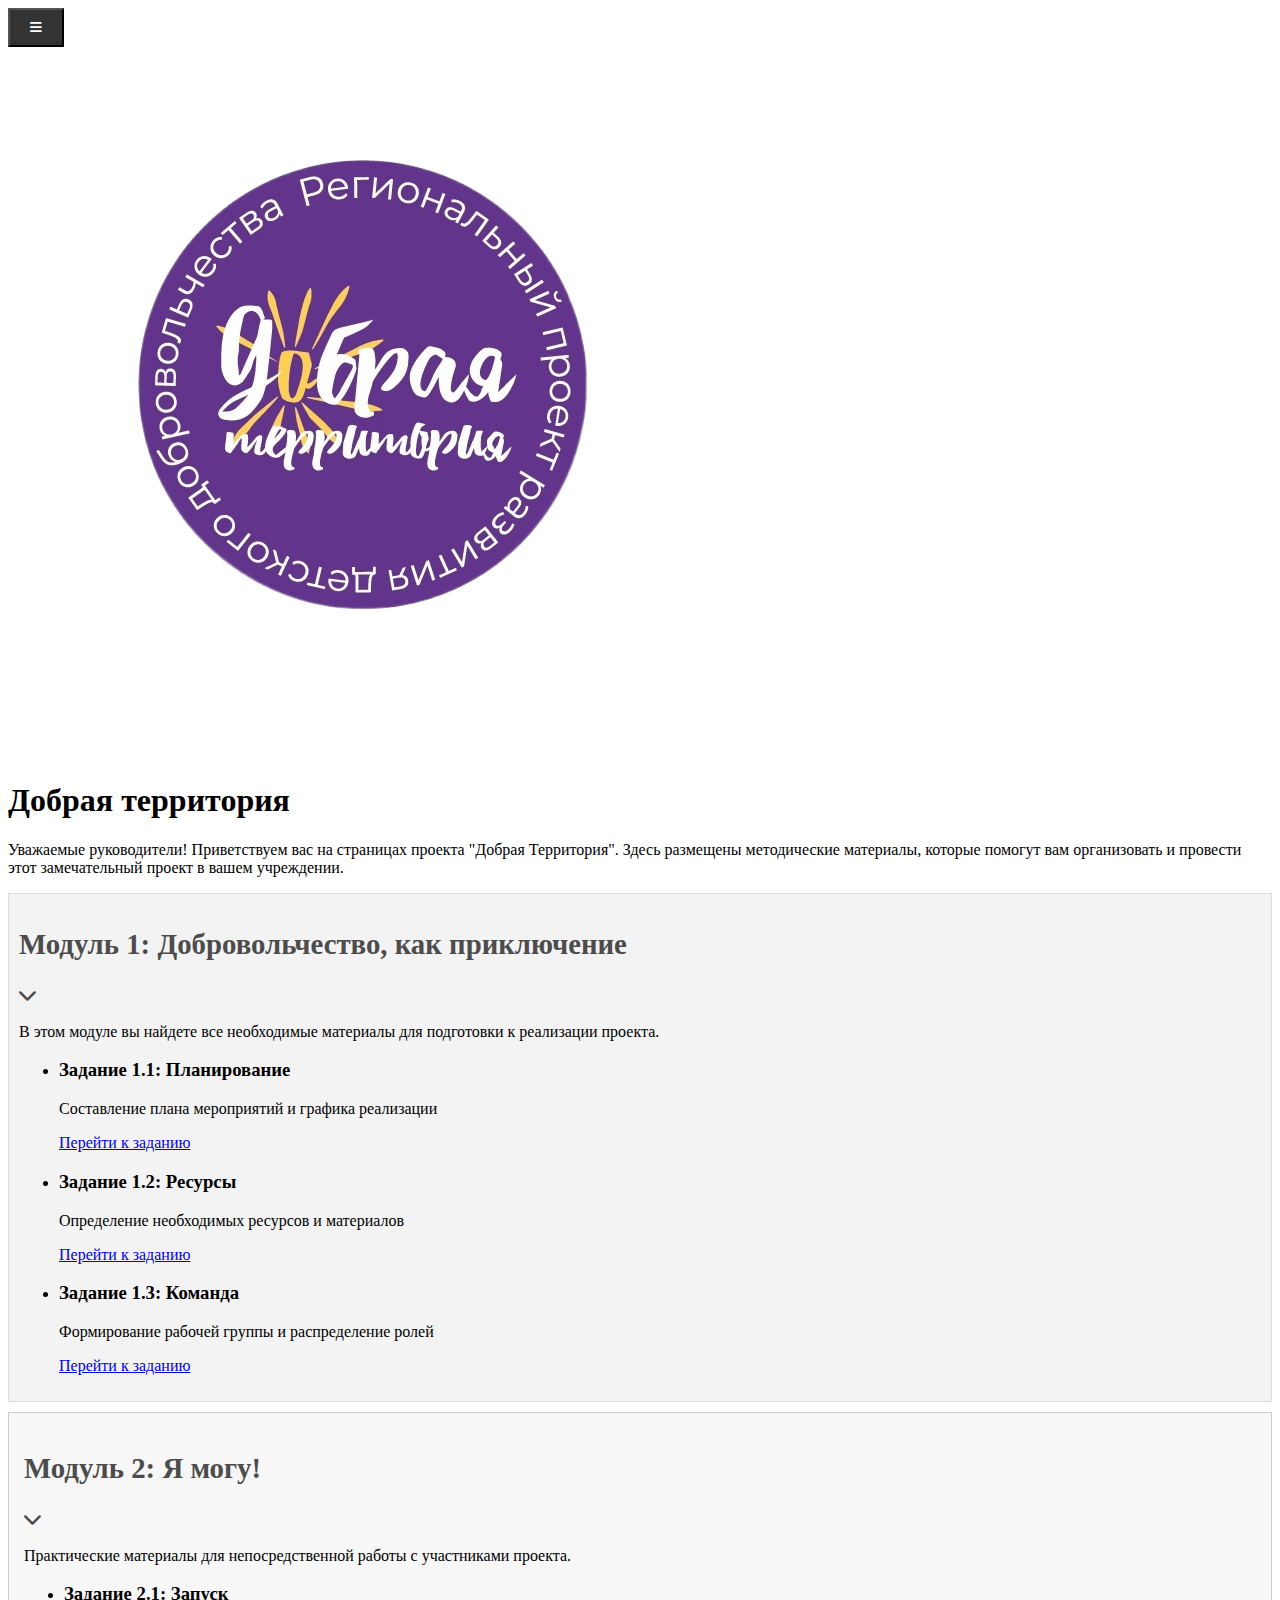
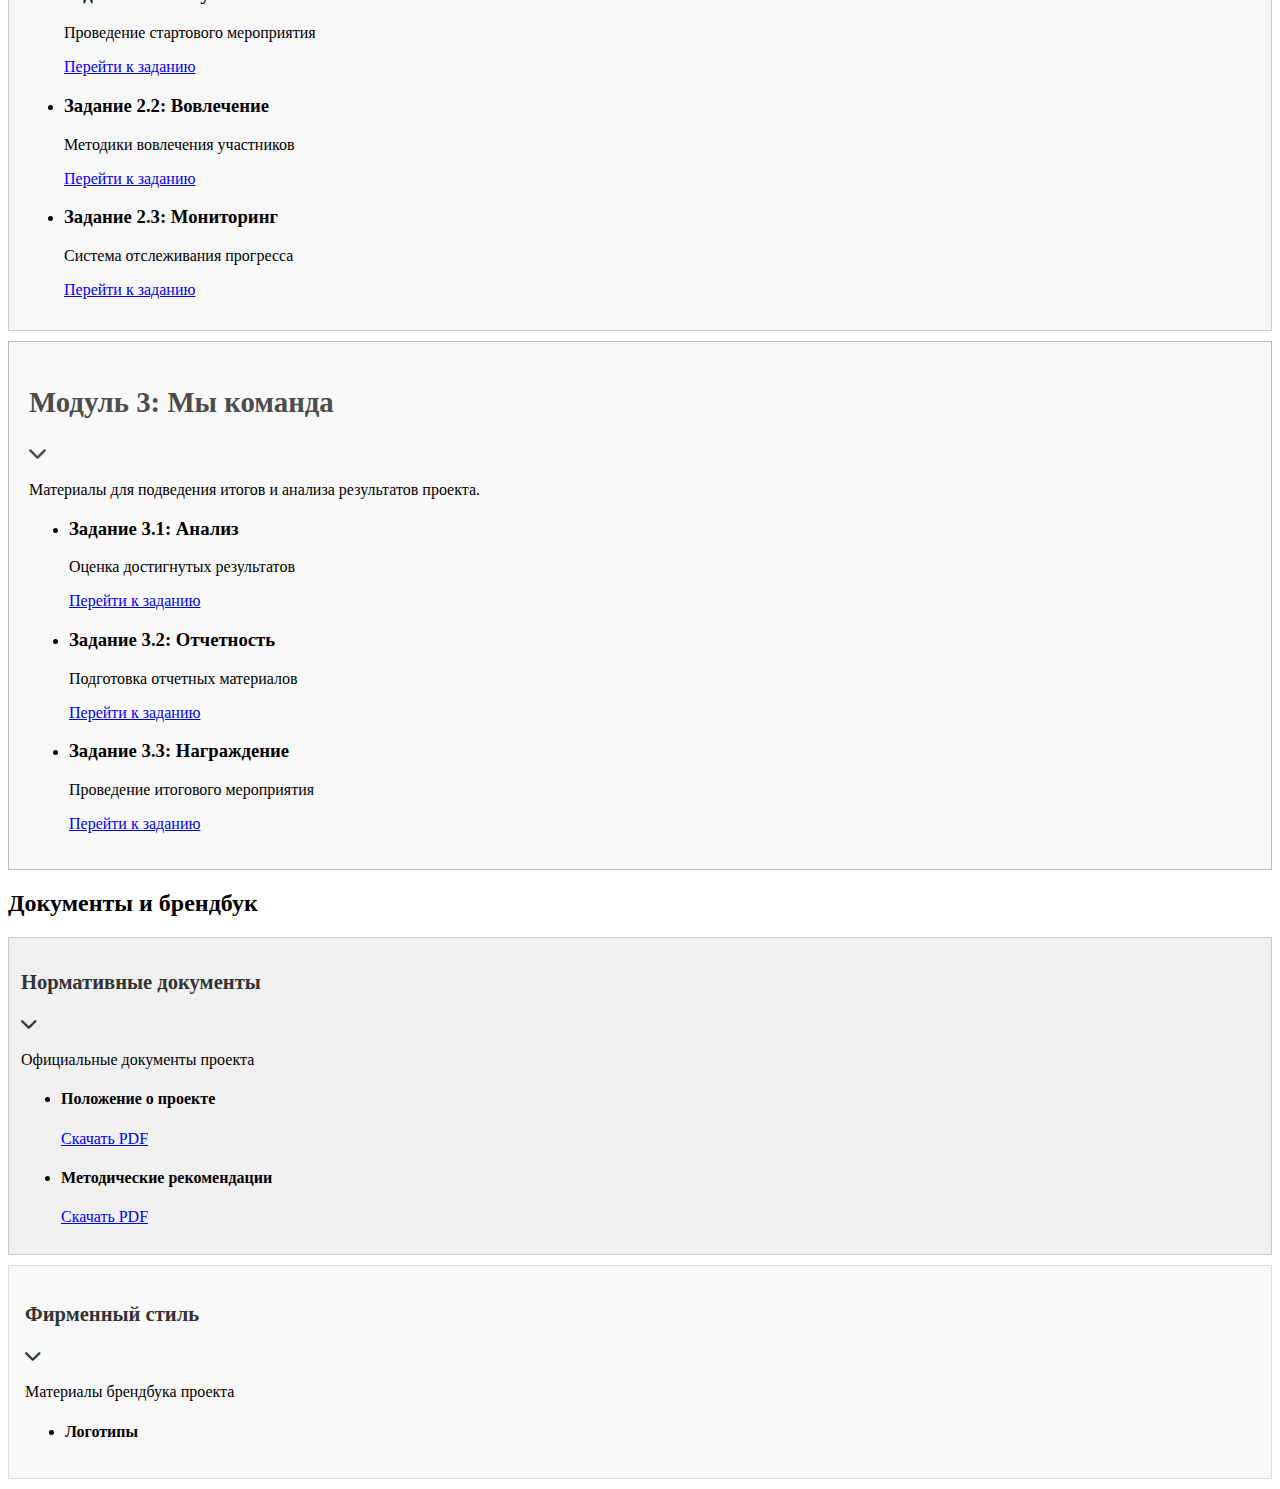
==== commit 96d5bc8e: "Update index.html" ====
--- a/index.html
+++ b/index.html
@@ -40,7 +40,7 @@
     <!-- Модули в одну строку -->
     <div class="modules-container">
       <!-- Модуль 1 -->
-      <div class="module" id="module1">
+      <div class="module-1" id="module1">
         <div class="module-content-wrapper">
           <div class="block-header">
             <h2 class="block-title">Модуль 1: Добровольчество, как приключение</h2>
@@ -72,7 +72,7 @@
       </div>
       
       <!-- Модуль 2 -->
-      <div class="module" id="module2">
+      <div class="module-2" id="module2">
         <div class="module-content-wrapper">
           <div class="block-header">
             <h2 class="block-title">Модуль 2: Я могу!</h2>
@@ -102,7 +102,7 @@
       </div>
       
       <!-- Модуль 3 -->
-      <div class="module" id="module3">
+      <div class="module-3" id="module3">
         <div class="module-content-wrapper">
           <div class="block-header">
             <h2 class="block-title">Модуль 3: Мы команда</h2>
@@ -173,18 +173,4 @@
           <ul class="brandbook-list">
             <li class="brandbook-item">
               <h4 class="task-title">Логотипы</h4>
-              <a href="#" class="brandbook-link">Скачать материалы</a>
-            </li>
-            <li class="brandbook-item">
-              <h4 class="task-title">Фирменные цвета</h4>
-              <a href="#" class="brandbook-link">Скачать материалы</a>
-            </li>
-          </ul>
-        </div>
-      </div>
-    </div>
-  </div>
-
-  <script src="script.js"></script>
-</body>
-</html>
+              <a
--- a/style.css
+++ b/style.css
@@ -1,564 +1,121 @@
-:root {
-  --primary-color: #61338b;
-  --secondary-color: #AB89CC;
-  --documents-color: #fdd14d;
-  --brandbook-color: #fdd14d;
-  --text-color: #2c3e50;
-  --light-gray: #f8fafc;
-  --white: #ffffff;
-  --shadow: 0 5px 15px rgba(0, 0, 0, 0.1);
-  --transition: all 0.3s ease;
+/* Общие стили для всех блоков */
+.block {
+  cursor: pointer;
+  transition: all 0.3s ease;
 }
 
-body {
-  font-family: 'Montserrat', sans-serif;
-  line-height: 1.6;
-  margin: 0;
-  padding: 0;
-  color: var(--text-color);
-  background-color: var(--light-gray);
+/* Стили для Модуля 1 */
+.module-1 {
+  background-color: #f3f3f3;
+  padding: 10px;
+  margin-bottom: 10px;
+  border: 1px solid #ddd;
 }
 
-.container {
-  max-width: 1200px;
-  margin: 0 auto;
-  padding: 0 20px;
+.module-1 .block-header {
+  font-size: 1.2rem;
+  font-weight: bold;
+  color: #4c4c4c;
 }
 
-/* Навигационное меню */
-.navbar {
-  background: linear-gradient(135deg, var(--primary-color), var(--secondary-color));
-  padding: 1rem 2rem;
-  box-shadow: var(--shadow);
-  position: relative;
+.module-1.active {
+  background-color: #e1e1e1;
+  padding: 15px;
+  border: 1px solid #bbb;
 }
 
+/* Стили для Модуля 2 */
+.module-2 {
+  background-color: #f7f7f7;
+  padding: 15px;
+  margin-bottom: 10px;
+  border: 1px solid #ccc;
+}
+
+.module-2 .block-header {
+  font-size: 1.2rem;
+  font-weight: bold;
+  color: #4c4c4c;
+}
+
+.module-2.active {
+  background-color: #e1e1e1;
+  padding: 20px;
+  border: 1px solid #bbb;
+}
+
+/* Стили для Модуля 3 */
+.module-3 {
+  background-color: #f9f9f9;
+  padding: 20px;
+  margin-bottom: 10px;
+  border: 1px solid #bbb;
+}
+
+.module-3 .block-header {
+  font-size: 1.2rem;
+  font-weight: bold;
+  color: #4c4c4c;
+}
+
+.module-3.active {
+  background-color: #e1e1e1;
+  padding: 25px;
+  border: 1px solid #aaa;
+}
+
+/* Стили для Документов */
+.document-block {
+  background-color: #f0f0f0;
+  padding: 12px;
+  margin-bottom: 10px;
+  border: 1px solid #ccc;
+}
+
+.document-block .block-header {
+  font-size: 1.1rem;
+  font-weight: bold;
+  color: #333;
+}
+
+.document-block.active {
+  background-color: #e6e6e6;
+  padding: 18px;
+  border: 1px solid #bbb;
+}
+
+/* Стили для Брендбука */
+.brandbook-block {
+  background-color: #f9f9f9;
+  padding: 16px;
+  margin-bottom: 10px;
+  border: 1px solid #ddd;
+}
+
+.brandbook-block .block-header {
+  font-size: 1.1rem;
+  font-weight: bold;
+  color: #333;
+}
+
+.brandbook-block.active {
+  background-color: #e6e6e6;
+  padding: 22px;
+  border: 1px solid #bbb;
+}
+
+/* Дополнительные стили для кнопки меню и навигации */
 .menu-button {
-  display: none;
-  background: none;
-  border: none;
-  color: white;
-  font-size: 1.5rem;
+  background-color: #333;
+  color: #fff;
+  padding: 10px 20px;
   cursor: pointer;
-  margin-right: auto;
 }
 
 .nav-menu {
-  display: flex;
-  justify-content: center;
-  list-style: none;
-  margin: 0;
-  padding: 0;
+  display: none;
 }
 
-.nav-item {
-  margin: 0 1rem;
-}
-
-.nav-link {
-  color: white;
-  text-decoration: none;
-  font-weight: 500;
-  padding: 0.5rem 1rem;
-  border-radius: 4px;
-  transition: var(--transition);
-}
-
-.nav-link:hover {
-  background-color: rgba(255, 255, 255, 0.2);
-}
-
-/* Шапка сайта */
-.header {
-  text-align: center;
-  margin: 2rem 0;
-  padding-top: 1rem;
-}
-
-.logo {
-  width: 150px;
-  height: auto;
-  margin: 0 auto 1rem;
+.nav-menu.active {
   display: block;
 }
-
-.project-title {
-  margin: 0.5rem 0;
-  color: var(--primary-color);
-  font-size: 2rem;
-}
-
-.project-description {
-  margin: 1rem auto;
-  max-width: 800px;
-  color: var(--text-color);
-  padding: 0 20px;
-}
-
-/* Сетка модулей */
-.modules-container {
-  display: grid;
-  grid-template-columns: repeat(3, 1fr);
-  gap: 25px;
-  margin-bottom: 30px;
-}
-
-/* Сетка документов и брендбука */
-.documents-brandbook-container {
-  display: grid;
-  grid-template-columns: repeat(2, 1fr);
-  gap: 25px;
-  margin-bottom: 30px;
-}
-
-.section-title {
-  text-align: center;
-  margin: 2rem 0;
-  font-size: 1.8rem;
-  color: var(--primary-color);
-}
-
-/* Общие стили блоков */
-.module,
-.document-block,
-.brandbook-block {
-  background: var(--white);
-  border-radius: 15px;
-  box-shadow: var(--shadow);
-  overflow: hidden;
-  border: 1px solid #eaeaea;
-  min-height: 200px;
-  position: relative;
-  transition: border-radius 0.3s ease;
-}
-
-/* Цветные верхние границы */
-.module {
-  border-top: 5px solid var(--primary-color);
-}
-
-.document-block {
-  border-top: 5px solid var(--documents-color);
-}
-
-.brandbook-block {
-  border-top: 5px solid var(--brandbook-color);
-}
-
-/* Изменение скругления при наведении */
-.module:hover,
-.document-block:hover,
-.document-block.active,
-.brandbook-block:hover,
-.brandbook-block.active {
-  border-radius: 15px 15px 0 0;
-}
-
-/* Заголовки блоков */
-.block-header {
-  padding: 1.5rem;
-  cursor: pointer;
-  display: flex;
-  justify-content: space-between;
-  align-items: center;
-}
-
-.block-title {
-  margin: 0;
-  font-size: 1.3rem;
-  color: var(--text-color);
-}
-
-.block-icon {
-  font-size: 1.2rem;
-  transition: var(--transition);
-  color: var(--text-color);
-}
-
-/* Основное описание (видимое всегда) */
-.module-description,
-.document-description,
-.brandbook-description {
-  padding: 0 1.5rem 1.5rem;
-  margin: 0;
-  color: var(--text-color);
-}
-
-/* Фикс для выпадающего контента */
-.tasks-container,
-.documents-content,
-.brandbook-content {
-  background: var(--white);
-  max-height: 0;
-  overflow: hidden;
-  transition: none; /* Убираем анимацию */
-  border-top: 1px solid #f0f0f0;
-}
-
-
-/* Раскрытое состояние */
-.module:hover .tasks-container,
-.document-block:hover .documents-content,
-.brandbook-block:hover .brandbook-content,
-.module.active .tasks-container,
-.document-block.active .documents-content,
-.brandbook-block.active .brandbook-content {
-    max-height: 1000px;
-    padding: 0 1.5rem 1.5rem;
-    border-radius: 15px 15px 15px 15px; /* Скругление только снизу */
-}
-
-/* Списки внутри блоков */
-.tasks-list,
-.documents-list,
-.brandbook-list {
-  list-style: none;
-  padding: 0 1.5rem;
-  margin: 0;
-}
-
-.tasks-list li,
-.documents-list li,
-.brandbook-list li {
-  padding: 1rem 0;
-  border-bottom: 1px solid #eee;
-}
-
-.tasks-list li:last-child,
-.documents-list li:last-child,
-.brandbook-list li:last-child {
-  border-bottom: none;
-}
-
-/* Кнопки */
-.task-link,
-.document-link,
-.brandbook-link {
-  display: inline-block;
-  padding: 0.6rem 1.2rem;
-  margin-top: 0.8rem;
-  text-align: center;
-  border-radius: 6px;
-  text-decoration: none;
-  font-weight: 500;
-  transition: var(--transition);
-}
-
-.task-link {
-  background-color: var(--primary-color);
-  color: white;
-}
-
-.document-link,
-.brandbook-link {
-  background-color: var(--documents-color);
-  color: var(--text-color);
-}
-
-.task-link:hover,
-.document-link:hover,
-.brandbook-link:hover {
-  transform: translateY(-2px);
-  box-shadow: 0 3px 10px rgba(0, 0, 0, 0.2);
-}
-
-/* Мобильная версия */
-@media (max-width: 991px) {
-  .menu-button {
-    display: block;
-  }
-  
-  .nav-menu {
-    display: none;
-    flex-direction: column;
-    padding: 1rem 0;
-  }
-  
-  .nav-menu.active {
-    display: flex;
-  }
-  
-  .nav-item {
-    margin: 0.5rem 1rem;
-  }
-  
-  .modules-container {
-    grid-template-columns: 1fr;
-  }
-  
-  .documents-brandbook-container {
-    grid-template-columns: 1fr;
-  }
-  
-  .project-title {
-    font-size: 1.8rem;
-  }
-  
-  .block-header {
-    padding: 1rem;
-  }
-  
-  /* Отключаем изменение скругления на мобильных */
-  .module,
-  .document-block,
-  .brandbook-block {
-    background: var(--white);
-    border-radius: 15px;
-    box-shadow: var(--shadow);
-    border: 1px solid #eaeaea;
-    min-height: 200px;
-    position: relative;
-    overflow: hidden;
-  }
-
-@media (max-width: 768px) {
-  .block-title {
-    font-size: 1.1rem;
-  }
-  
-  .project-title {
-    font-size: 1.5rem;
-  }
-  
-  .module-description,
-  .document-description,
-  .brandbook-description {
-    padding: 0 1rem 1rem;
-    font-size: 0.9rem;
-  }
-}
-
-@media (max-width: 480px) {
-  .navbar {
-    padding: 1rem;
-  }
-  
-  .project-title {
-    font-size: 1.3rem;
-  }
-  
-  .task-link,
-  .document-link,
-  .brandbook-link {
-    padding: 0.5rem 1rem;
-    font-size: 0.9rem;
-    display: block;
-    text-align: center;
-  }
-  
-  .tasks-list,
-  .documents-list,
-  .brandbook-list {
-    padding: 0 1rem;
-  }
-}
-
-/* Добавьте этот блок в конец вашего CSS файла */
-.module,
-.document-block,
-.brandbook-block {
-  position: relative; /* Добавляем относительное позиционирование */
-  z-index: 1; /* Устанавливаем базовый z-index */
-}
-
-.tasks-container,
-.documents-content,
-.brandbook-content {
-  position: absolute; /* Абсолютное позиционирование для выпадающего контента */
-  left: 0;
-  right: 0;
-  top: 100%; /* Позиционируем сразу под блоком */
-  z-index: 2; /* Выше основного блока */
-  margin-top: -1px; /* Перекрываем границу */
-}
-
-/* Для мобильных устройств оставляем как было */
-@media (max-width: 991px) {
-  .tasks-container,
-  .documents-content,
-  .brandbook-content {
-    position: static;
-    margin-top: 0;
-  }
-}
-
-  /* Добавьте в конец CSS */
-.module,
-.document-block,
-.brandbook-block {
-  position: static; /* Сброс позиционирования */
-}
-
-.tasks-container,
-.documents-content,
-.brandbook-content {
-  position: absolute;
-  left: 0;
-  right: 0;
-  background: var(--white);
-  z-index: 10;
-  box-shadow: var(--shadow);
-  border-radius: 0 0 15px 15px;
-  border: 1px solid #eaeaea;
-  border-top: none;
-  margin-top: -1px;
-}
-
-/* Для мобильных - обычное поведение */
-@media (max-width: 991px) {
-  .tasks-container,
-  .documents-content,
-  .brandbook-content {
-    position: static;
-    margin-top: 0;
-    box-shadow: none;
-  }
-}
-
-
-
-/* Добавьте этот код в самый конец CSS */
-.modules-container,
-.documents-brandbook-container {
-  contain: layout; /* Предотвращает влияние соседних элементов */
-}
-
-.module-content-wrapper,
-.document-content-wrapper,
-.brandbook-content-wrapper {
-  position: relative;
-  z-index: 1;
-}
-
-.tasks-container,
-.documents-content,
-.brandbook-content {
-  position: absolute;
-  left: 0;
-  right: 0;
-  top: calc(100% - 1px);
-  z-index: 2;
-  background: var(--white);
-  border: 1px solid #eaeaea;
-  border-top: none;
-  border-radius: 0 0 15px 15px;
-  box-shadow: 0 5px 15px rgba(0,0,0,0.1);
-}
-
-/* Мобильная версия */
-@media (max-width: 991px) {
-  .tasks-container,
-  .documents-content,
-  .brandbook-content {
-    position: static;
-    box-shadow: none;
-  }
-}
-
-/* Добавьте в конец CSS */
-.module,
-.document-block,
-.brandbook-block {
-  position: relative;
-  overflow: visible;
-}
-
-.tasks-container,
-.documents-content,
-.brandbook-content {
-  position: absolute;
-  left: 0;
-  right: 0;
-  top: 100%;
-  background: var(--white);
-  border: 1px solid #eaeaea;
-  border-top: none;
-  border-radius: 0 0 15px 15px;
-  box-shadow: 0 10px 20px rgba(0,0,0,0.1);
-  z-index: 100;
-  opacity: 0;
-  pointer-events: none;
-  transition: opacity 0.2s ease;
-}
-
-.module:hover .tasks-container,
-.document-block:hover .documents-content,
-.brandbook-block:hover .brandbook-content {
-  opacity: 1;
-  pointer-events: auto;
-}
-
-/* Мобильная версия (прежнее поведение) */
-@media (max-width: 991px) {
-  .tasks-container,
-  .documents-content,
-  .brandbook-content {
-    position: static;
-    box-shadow: none;
-    opacity: 1;
-    pointer-events: auto;
-    max-height: 0;
-    overflow: hidden;
-    transition: max-height 0.3s ease;
-  }
-  
-  .module.active .tasks-container,
-  .document-block.active .documents-content,
-  .brandbook-block.active .brandbook-content {
-    max-height: 1000px;
-  }
-}
-
-
-/* Фикс для dropdown */
-.module,
-.document-block,
-.brandbook-block {
-  position: relative;
-}
-
-.module-content-wrapper,
-.document-content-wrapper,
-.brandbook-content-wrapper {
-  position: static;
-}
-
-.tasks-container,
-.documents-content,
-.brandbook-content {
-  position: absolute;
-  left: 0;
-  right: 0;
-  top: 100%;
-  z-index: 100;
-  background: var(--white);
-  border: 1px solid #eaeaea;
-  border-top: none;
-  border-radius: 0 0 15px 15px;
-  box-shadow: 0 10px 20px rgba(0,0,0,0.1);
-  margin-top: -1px;
-  opacity: 0;
-  pointer-events: none;
-  transition: opacity 0.2s ease;
-}
-
-.module:hover .tasks-container,
-.document-block:hover .documents-content,
-.brandbook-block:hover .brandbook-content {
-  opacity: 1;
-  pointer-events: auto;
-}
-
-/* Мобильная версия */
-@media (max-width: 991px) {
-  .tasks-container,
-  .documents-content,
-  .brandbook-content {
-    position: static;
-    opacity: 1;
-    pointer-events: auto;
-    box-shadow: none;
-    margin-top: 0;
-  }
-}
-
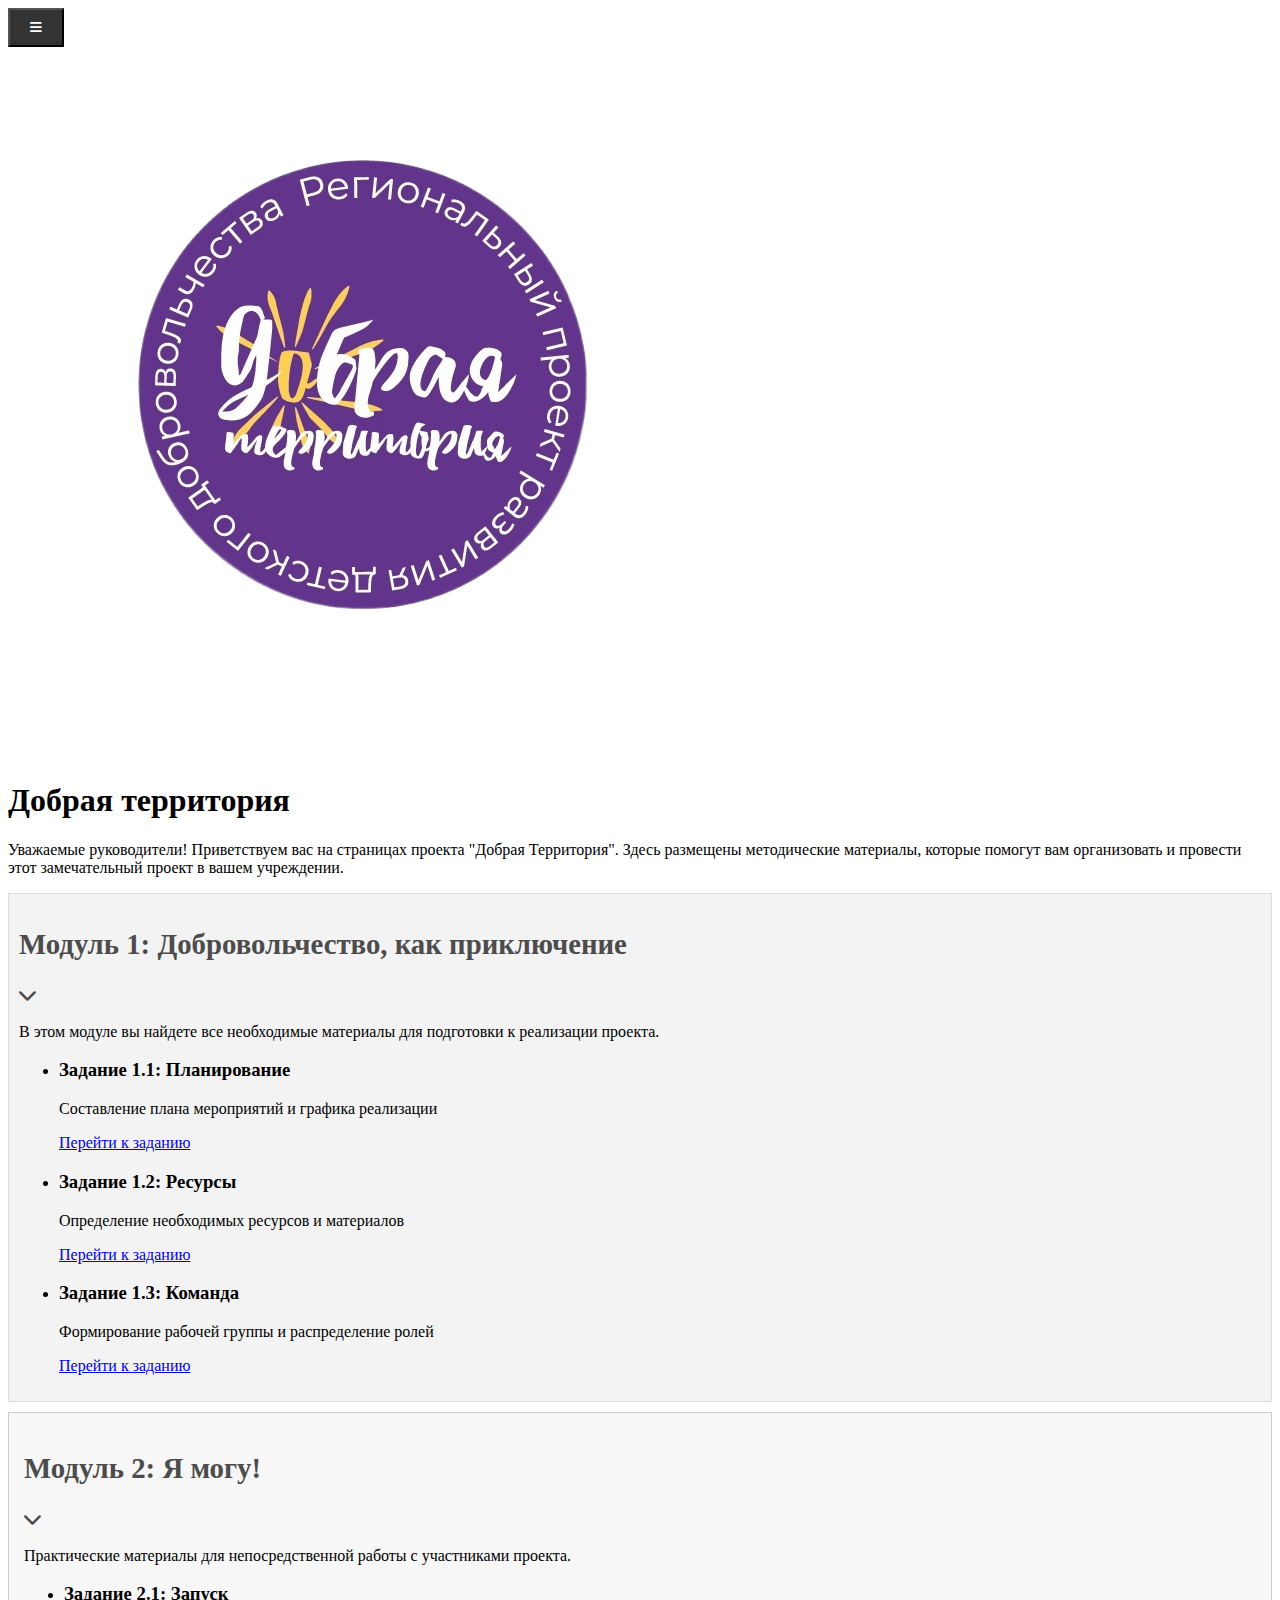
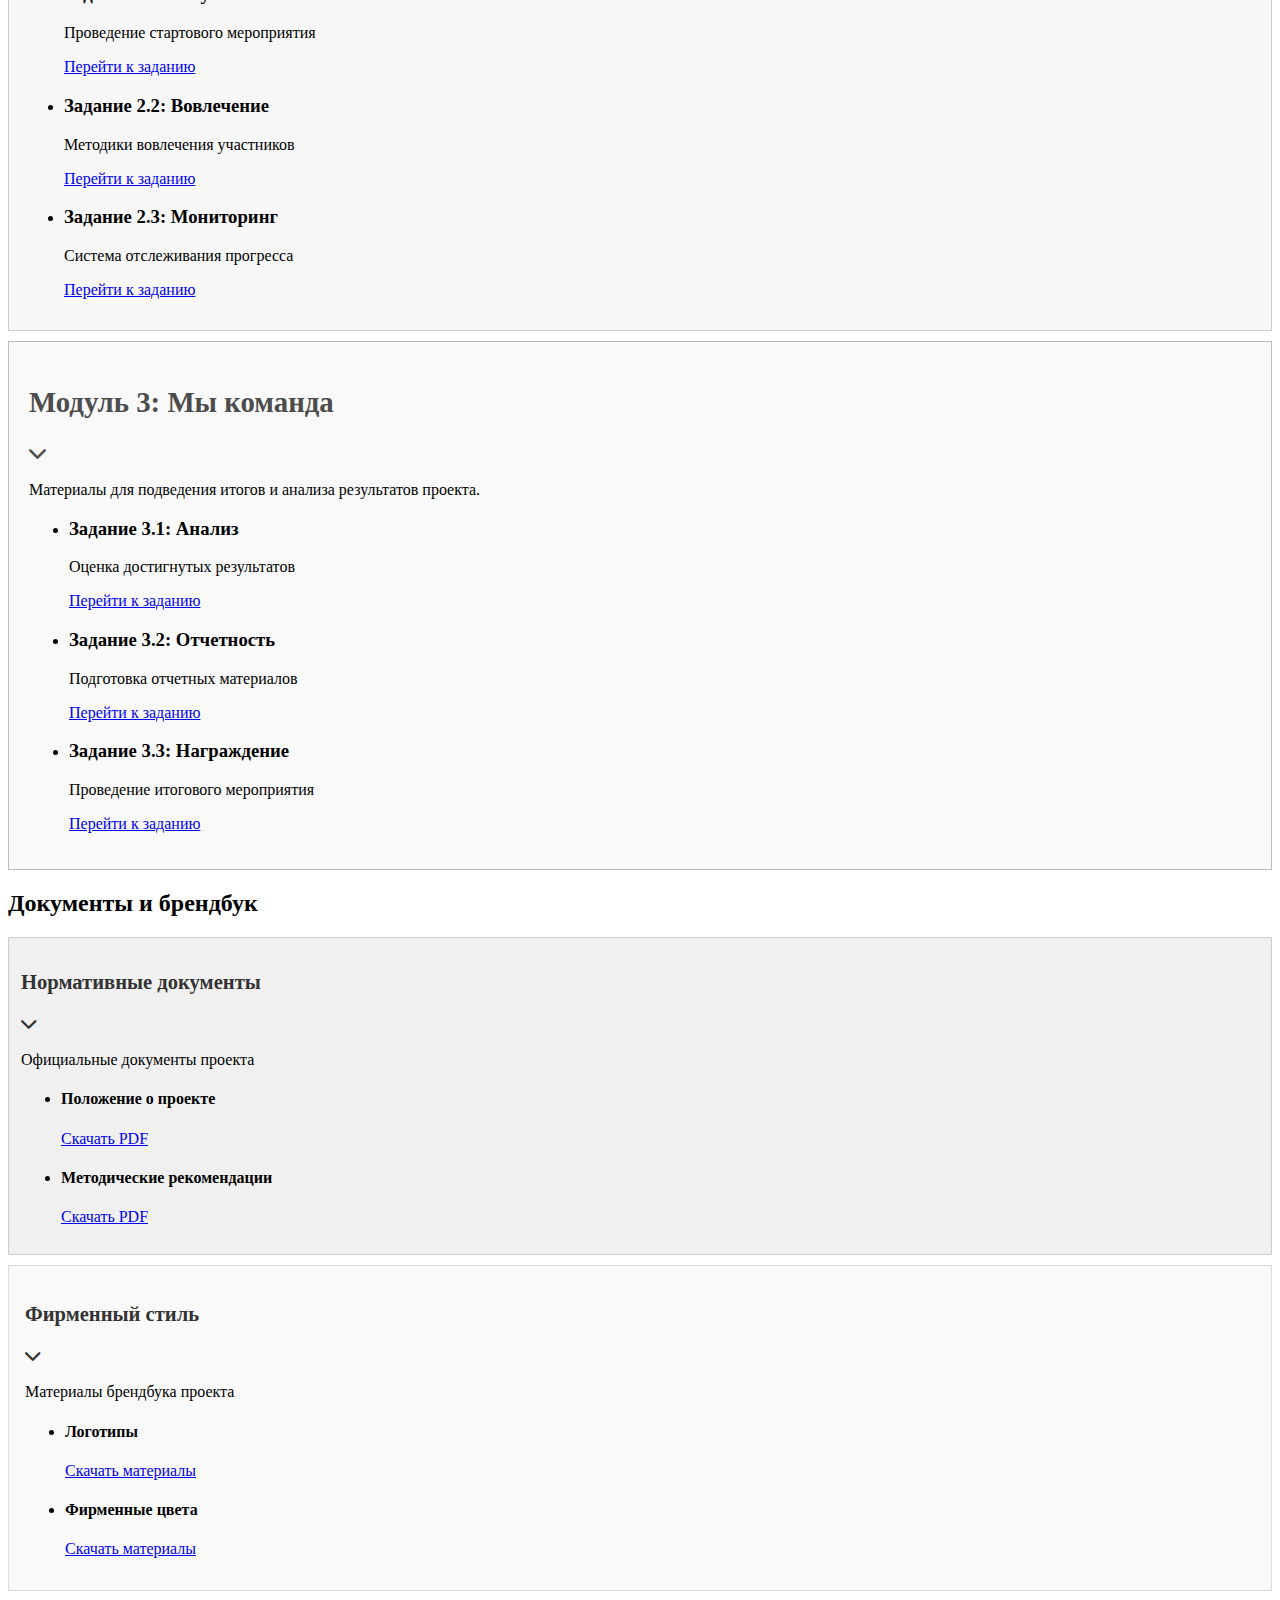
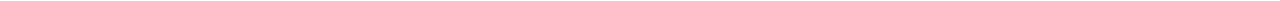
==== commit 0777ee0b: "Update index.html" ====
--- a/index.html
+++ b/index.html
@@ -173,4 +173,16 @@
           <ul class="brandbook-list">
             <li class="brandbook-item">
               <h4 class="task-title">Логотипы</h4>
-              <a
+              <a href="#" class="brandbook-link">Скачать материалы</a> </li> 
+            <li class="brandbook-item"> 
+              <h4 class="task-title">Фирменные цвета</h4> 
+              <a href="#" class="brandbook-link">Скачать материалы</a> </li> 
+          </ul> 
+        </div> 
+      </div> 
+    </div>
+
+</div> 
+  <script src="script.js"></script> 
+</body> 
+</html>
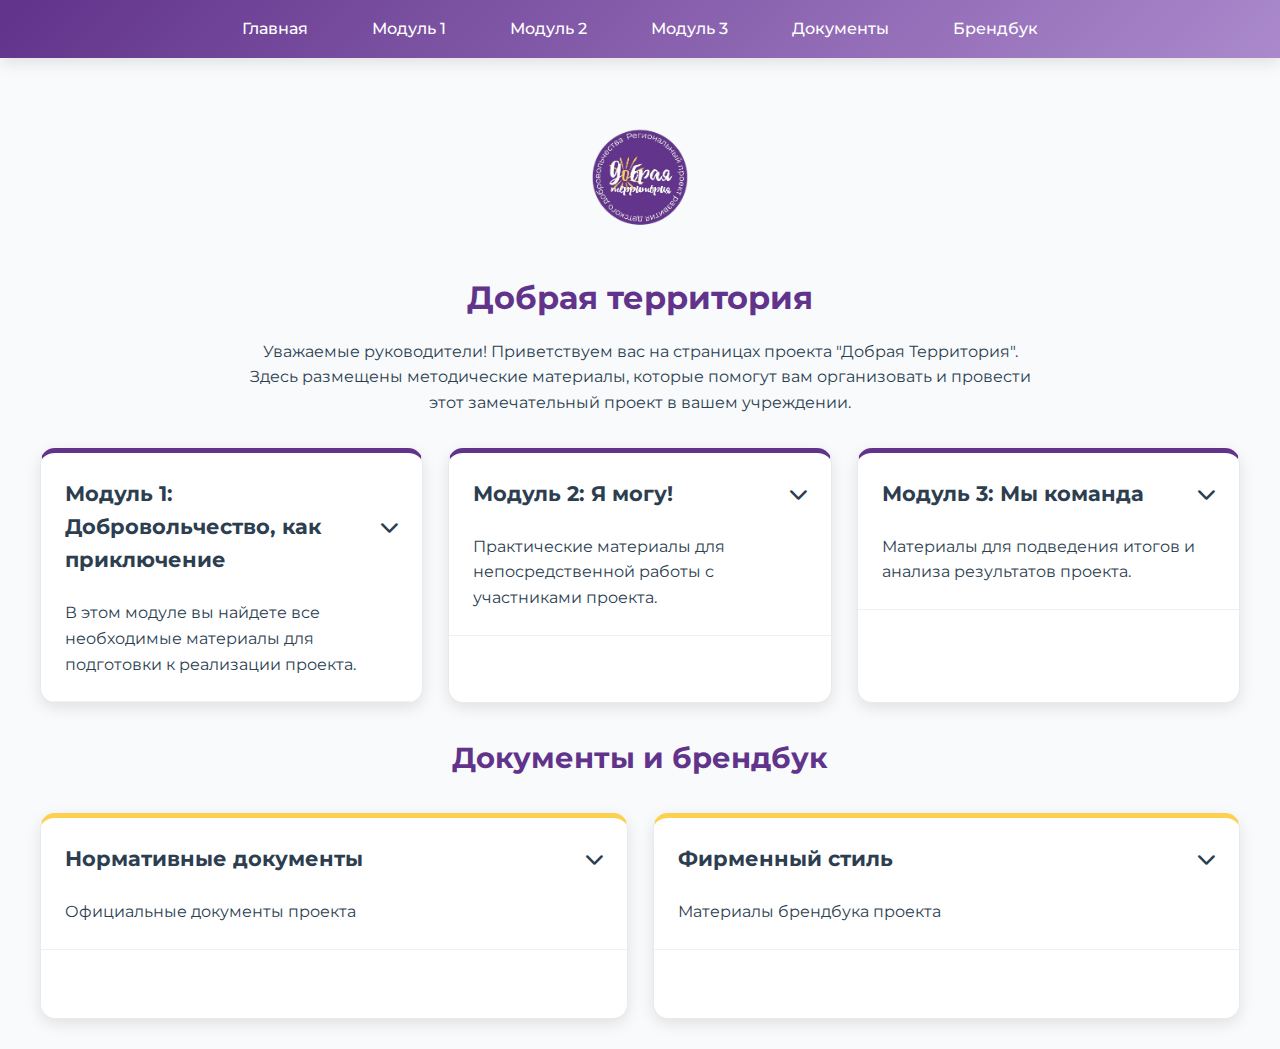
==== commit 0f36427b: "Update index.html" ====
--- a/index.html
+++ b/index.html
@@ -40,7 +40,7 @@
     <!-- Модули в одну строку -->
     <div class="modules-container">
       <!-- Модуль 1 -->
-      <div class="module-1" id="module1">
+      <div class="module" id="module1">
         <div class="module-content-wrapper">
           <div class="block-header">
             <h2 class="block-title">Модуль 1: Добровольчество, как приключение</h2>
@@ -72,7 +72,7 @@
       </div>
       
       <!-- Модуль 2 -->
-      <div class="module-2" id="module2">
+      <div class="module" id="module2">
         <div class="module-content-wrapper">
           <div class="block-header">
             <h2 class="block-title">Модуль 2: Я могу!</h2>
@@ -102,7 +102,7 @@
       </div>
       
       <!-- Модуль 3 -->
-      <div class="module-3" id="module3">
+      <div class="module" id="module3">
         <div class="module-content-wrapper">
           <div class="block-header">
             <h2 class="block-title">Модуль 3: Мы команда</h2>
@@ -173,16 +173,19 @@
           <ul class="brandbook-list">
             <li class="brandbook-item">
               <h4 class="task-title">Логотипы</h4>
-              <a href="#" class="brandbook-link">Скачать материалы</a> </li> 
-            <li class="brandbook-item"> 
-              <h4 class="task-title">Фирменные цвета</h4> 
-              <a href="#" class="brandbook-link">Скачать материалы</a> </li> 
-          </ul> 
-        </div> 
-      </div> 
+              <a href="#" class="brandbook-link">Скачать материалы</a>
+            </li>
+            <li class="brandbook-item">
+              <h4 class="task-title">Фирменные цвета</h4>
+              <a href="#" class="brandbook-link">Скачать материалы</a>
+            </li>
+          </ul>
+        </div>
+      </div>
     </div>
+  </div>
 
-</div> 
-  <script src="script.js"></script> 
-</body> 
+  <script src="script.js"></script>
+</body>
 </html>
+
--- a/style.css
+++ b/style.css
@@ -1,121 +1,563 @@
-/* Общие стили для всех блоков */
-.block {
+:root {
+  --primary-color: #61338b;
+  --secondary-color: #AB89CC;
+  --documents-color: #fdd14d;
+  --brandbook-color: #fdd14d;
+  --text-color: #2c3e50;
+  --light-gray: #f8fafc;
+  --white: #ffffff;
+  --shadow: 0 5px 15px rgba(0, 0, 0, 0.1);
+  --transition: all 0.3s ease;
+}
+
+body {
+  font-family: 'Montserrat', sans-serif;
+  line-height: 1.6;
+  margin: 0;
+  padding: 0;
+  color: var(--text-color);
+  background-color: var(--light-gray);
+}
+
+.container {
+  max-width: 1200px;
+  margin: 0 auto;
+  padding: 0 20px;
+}
+
+/* Навигационное меню */
+.navbar {
+  background: linear-gradient(135deg, var(--primary-color), var(--secondary-color));
+  padding: 1rem 2rem;
+  box-shadow: var(--shadow);
+  position: relative;
+}
+
+.menu-button {
+  display: none;
+  background: none;
+  border: none;
+  color: white;
+  font-size: 1.5rem;
   cursor: pointer;
-  transition: all 0.3s ease;
-}
-
-/* Стили для Модуля 1 */
-.module-1 {
-  background-color: #f3f3f3;
-  padding: 10px;
-  margin-bottom: 10px;
-  border: 1px solid #ddd;
-}
-
-.module-1 .block-header {
+  margin-right: auto;
+}
+
+.nav-menu {
+  display: flex;
+  justify-content: center;
+  list-style: none;
+  margin: 0;
+  padding: 0;
+}
+
+.nav-item {
+  margin: 0 1rem;
+}
+
+.nav-link {
+  color: white;
+  text-decoration: none;
+  font-weight: 500;
+  padding: 0.5rem 1rem;
+  border-radius: 4px;
+  transition: var(--transition);
+}
+
+.nav-link:hover {
+  background-color: rgba(255, 255, 255, 0.2);
+}
+
+/* Шапка сайта */
+.header {
+  text-align: center;
+  margin: 2rem 0;
+  padding-top: 1rem;
+}
+
+.logo {
+  width: 150px;
+  height: auto;
+  margin: 0 auto 1rem;
+  display: block;
+}
+
+.project-title {
+  margin: 0.5rem 0;
+  color: var(--primary-color);
+  font-size: 2rem;
+}
+
+.project-description {
+  margin: 1rem auto;
+  max-width: 800px;
+  color: var(--text-color);
+  padding: 0 20px;
+}
+
+/* Сетка модулей */
+.modules-container {
+  display: grid;
+  grid-template-columns: repeat(3, 1fr);
+  gap: 25px;
+  margin-bottom: 30px;
+}
+
+/* Сетка документов и брендбука */
+.documents-brandbook-container {
+  display: grid;
+  grid-template-columns: repeat(2, 1fr);
+  gap: 25px;
+  margin-bottom: 30px;
+}
+
+.section-title {
+  text-align: center;
+  margin: 2rem 0;
+  font-size: 1.8rem;
+  color: var(--primary-color);
+}
+
+/* Общие стили блоков */
+.module,
+.document-block,
+.brandbook-block {
+  background: var(--white);
+  border-radius: 15px;
+  box-shadow: var(--shadow);
+  overflow: hidden;
+  border: 1px solid #eaeaea;
+  min-height: 200px;
+  position: relative;
+  transition: border-radius 0.3s ease;
+}
+
+/* Цветные верхние границы */
+.module {
+  border-top: 5px solid var(--primary-color);
+}
+
+.document-block {
+  border-top: 5px solid var(--documents-color);
+}
+
+.brandbook-block {
+  border-top: 5px solid var(--brandbook-color);
+}
+
+/* Изменение скругления при наведении */
+.module:hover,
+.document-block:hover,
+.document-block.active,
+.brandbook-block:hover,
+.brandbook-block.active {
+  border-radius: 15px 15px 0 0;
+}
+
+/* Заголовки блоков */
+.block-header {
+  padding: 1.5rem;
+  cursor: pointer;
+  display: flex;
+  justify-content: space-between;
+  align-items: center;
+}
+
+.block-title {
+  margin: 0;
+  font-size: 1.3rem;
+  color: var(--text-color);
+}
+
+.block-icon {
   font-size: 1.2rem;
-  font-weight: bold;
-  color: #4c4c4c;
-}
-
-.module-1.active {
-  background-color: #e1e1e1;
-  padding: 15px;
-  border: 1px solid #bbb;
-}
-
-/* Стили для Модуля 2 */
-.module-2 {
-  background-color: #f7f7f7;
-  padding: 15px;
-  margin-bottom: 10px;
-  border: 1px solid #ccc;
-}
-
-.module-2 .block-header {
-  font-size: 1.2rem;
-  font-weight: bold;
-  color: #4c4c4c;
-}
-
-.module-2.active {
-  background-color: #e1e1e1;
-  padding: 20px;
-  border: 1px solid #bbb;
-}
-
-/* Стили для Модуля 3 */
-.module-3 {
-  background-color: #f9f9f9;
-  padding: 20px;
-  margin-bottom: 10px;
-  border: 1px solid #bbb;
-}
-
-.module-3 .block-header {
-  font-size: 1.2rem;
-  font-weight: bold;
-  color: #4c4c4c;
-}
-
-.module-3.active {
-  background-color: #e1e1e1;
-  padding: 25px;
-  border: 1px solid #aaa;
-}
-
-/* Стили для Документов */
-.document-block {
-  background-color: #f0f0f0;
-  padding: 12px;
-  margin-bottom: 10px;
-  border: 1px solid #ccc;
-}
-
-.document-block .block-header {
-  font-size: 1.1rem;
-  font-weight: bold;
-  color: #333;
-}
-
-.document-block.active {
-  background-color: #e6e6e6;
-  padding: 18px;
-  border: 1px solid #bbb;
-}
-
-/* Стили для Брендбука */
+  transition: var(--transition);
+  color: var(--text-color);
+}
+
+/* Основное описание (видимое всегда) */
+.module-description,
+.document-description,
+.brandbook-description {
+  padding: 0 1.5rem 1.5rem;
+  margin: 0;
+  color: var(--text-color);
+}
+
+/* Фикс для выпадающего контента */
+.tasks-container,
+.documents-content,
+.brandbook-content {
+  background: var(--white);
+  max-height: 0;
+  overflow: hidden;
+  transition: none; /* Убираем анимацию */
+  border-top: 1px solid #f0f0f0;
+}
+
+
+/* Раскрытое состояние */
+.module:hover .tasks-container,
+.document-block:hover .documents-content,
+.brandbook-block:hover .brandbook-content,
+.module.active .tasks-container,
+.document-block.active .documents-content,
+.brandbook-block.active .brandbook-content {
+    max-height: 1000px;
+    padding: 0 1.5rem 1.5rem;
+    border-radius: 15px 15px 15px 15px; /* Скругление только снизу */
+}
+
+/* Списки внутри блоков */
+.tasks-list,
+.documents-list,
+.brandbook-list {
+  list-style: none;
+  padding: 0 1.5rem;
+  margin: 0;
+}
+
+.tasks-list li,
+.documents-list li,
+.brandbook-list li {
+  padding: 1rem 0;
+  border-bottom: 1px solid #eee;
+}
+
+.tasks-list li:last-child,
+.documents-list li:last-child,
+.brandbook-list li:last-child {
+  border-bottom: none;
+}
+
+/* Кнопки */
+.task-link,
+.document-link,
+.brandbook-link {
+  display: inline-block;
+  padding: 0.6rem 1.2rem;
+  margin-top: 0.8rem;
+  text-align: center;
+  border-radius: 6px;
+  text-decoration: none;
+  font-weight: 500;
+  transition: var(--transition);
+}
+
+.task-link {
+  background-color: var(--primary-color);
+  color: white;
+}
+
+.document-link,
+.brandbook-link {
+  background-color: var(--documents-color);
+  color: var(--text-color);
+}
+
+.task-link:hover,
+.document-link:hover,
+.brandbook-link:hover {
+  transform: translateY(-2px);
+  box-shadow: 0 3px 10px rgba(0, 0, 0, 0.2);
+}
+
+/* Мобильная версия */
+@media (max-width: 991px) {
+  .menu-button {
+    display: block;
+  }
+  
+  .nav-menu {
+    display: none;
+    flex-direction: column;
+    padding: 1rem 0;
+  }
+  
+  .nav-menu.active {
+    display: flex;
+  }
+  
+  .nav-item {
+    margin: 0.5rem 1rem;
+  }
+  
+  .modules-container {
+    grid-template-columns: 1fr;
+  }
+  
+  .documents-brandbook-container {
+    grid-template-columns: 1fr;
+  }
+  
+  .project-title {
+    font-size: 1.8rem;
+  }
+  
+  .block-header {
+    padding: 1rem;
+  }
+  
+  /* Отключаем изменение скругления на мобильных */
+  .module,
+  .document-block,
+  .brandbook-block {
+    background: var(--white);
+    border-radius: 15px;
+    box-shadow: var(--shadow);
+    border: 1px solid #eaeaea;
+    min-height: 200px;
+    position: relative;
+    overflow: hidden;
+  }
+
+@media (max-width: 768px) {
+  .block-title {
+    font-size: 1.1rem;
+  }
+  
+  .project-title {
+    font-size: 1.5rem;
+  }
+  
+  .module-description,
+  .document-description,
+  .brandbook-description {
+    padding: 0 1rem 1rem;
+    font-size: 0.9rem;
+  }
+}
+
+@media (max-width: 480px) {
+  .navbar {
+    padding: 1rem;
+  }
+  
+  .project-title {
+    font-size: 1.3rem;
+  }
+  
+  .task-link,
+  .document-link,
+  .brandbook-link {
+    padding: 0.5rem 1rem;
+    font-size: 0.9rem;
+    display: block;
+    text-align: center;
+  }
+  
+  .tasks-list,
+  .documents-list,
+  .brandbook-list {
+    padding: 0 1rem;
+  }
+}
+
+/* Добавьте этот блок в конец вашего CSS файла */
+.module,
+.document-block,
 .brandbook-block {
-  background-color: #f9f9f9;
-  padding: 16px;
-  margin-bottom: 10px;
-  border: 1px solid #ddd;
-}
-
-.brandbook-block .block-header {
-  font-size: 1.1rem;
-  font-weight: bold;
-  color: #333;
-}
-
-.brandbook-block.active {
-  background-color: #e6e6e6;
-  padding: 22px;
-  border: 1px solid #bbb;
-}
-
-/* Дополнительные стили для кнопки меню и навигации */
-.menu-button {
-  background-color: #333;
-  color: #fff;
-  padding: 10px 20px;
-  cursor: pointer;
-}
-
-.nav-menu {
-  display: none;
-}
-
-.nav-menu.active {
-  display: block;
-}
+  position: relative; /* Добавляем относительное позиционирование */
+  z-index: 1; /* Устанавливаем базовый z-index */
+}
+
+.tasks-container,
+.documents-content,
+.brandbook-content {
+  position: absolute; /* Абсолютное позиционирование для выпадающего контента */
+  left: 0;
+  right: 0;
+  top: 100%; /* Позиционируем сразу под блоком */
+  z-index: 2; /* Выше основного блока */
+  margin-top: -1px; /* Перекрываем границу */
+}
+
+/* Для мобильных устройств оставляем как было */
+@media (max-width: 991px) {
+  .tasks-container,
+  .documents-content,
+  .brandbook-content {
+    position: static;
+    margin-top: 0;
+  }
+}
+
+  /* Добавьте в конец CSS */
+.module,
+.document-block,
+.brandbook-block {
+  position: static; /* Сброс позиционирования */
+}
+
+.tasks-container,
+.documents-content,
+.brandbook-content {
+  position: absolute;
+  left: 0;
+  right: 0;
+  background: var(--white);
+  z-index: 10;
+  box-shadow: var(--shadow);
+  border-radius: 0 0 15px 15px;
+  border: 1px solid #eaeaea;
+  border-top: none;
+  margin-top: -1px;
+}
+
+/* Для мобильных - обычное поведение */
+@media (max-width: 991px) {
+  .tasks-container,
+  .documents-content,
+  .brandbook-content {
+    position: static;
+    margin-top: 0;
+    box-shadow: none;
+  }
+}
+
+
+
+/* Добавьте этот код в самый конец CSS */
+.modules-container,
+.documents-brandbook-container {
+  contain: layout; /* Предотвращает влияние соседних элементов */
+}
+
+.module-content-wrapper,
+.document-content-wrapper,
+.brandbook-content-wrapper {
+  position: relative;
+  z-index: 1;
+}
+
+.tasks-container,
+.documents-content,
+.brandbook-content {
+  position: absolute;
+  left: 0;
+  right: 0;
+  top: calc(100% - 1px);
+  z-index: 2;
+  background: var(--white);
+  border: 1px solid #eaeaea;
+  border-top: none;
+  border-radius: 0 0 15px 15px;
+  box-shadow: 0 5px 15px rgba(0,0,0,0.1);
+}
+
+/* Мобильная версия */
+@media (max-width: 991px) {
+  .tasks-container,
+  .documents-content,
+  .brandbook-content {
+    position: static;
+    box-shadow: none;
+  }
+}
+
+/* Добавьте в конец CSS */
+.module,
+.document-block,
+.brandbook-block {
+  position: relative;
+  overflow: visible;
+}
+
+.tasks-container,
+.documents-content,
+.brandbook-content {
+  position: absolute;
+  left: 0;
+  right: 0;
+  top: 100%;
+  background: var(--white);
+  border: 1px solid #eaeaea;
+  border-top: none;
+  border-radius: 0 0 15px 15px;
+  box-shadow: 0 10px 20px rgba(0,0,0,0.1);
+  z-index: 100;
+  opacity: 0;
+  pointer-events: none;
+  transition: opacity 0.2s ease;
+}
+
+.module:hover .tasks-container,
+.document-block:hover .documents-content,
+.brandbook-block:hover .brandbook-content {
+  opacity: 1;
+  pointer-events: auto;
+}
+
+/* Мобильная версия (прежнее поведение) */
+@media (max-width: 991px) {
+  .tasks-container,
+  .documents-content,
+  .brandbook-content {
+    position: static;
+    box-shadow: none;
+    opacity: 1;
+    pointer-events: auto;
+    max-height: 0;
+    overflow: hidden;
+    transition: max-height 0.3s ease;
+  }
+  
+  .module.active .tasks-container,
+  .document-block.active .documents-content,
+  .brandbook-block.active .brandbook-content {
+    max-height: 1000px;
+  }
+}
+
+
+/* Фикс для dropdown */
+.module,
+.document-block,
+.brandbook-block {
+  position: relative;
+}
+
+.module-content-wrapper,
+.document-content-wrapper,
+.brandbook-content-wrapper {
+  position: static;
+}
+
+.tasks-container,
+.documents-content,
+.brandbook-content {
+  position: absolute;
+  left: 0;
+  right: 0;
+  top: 100%;
+  z-index: 100;
+  background: var(--white);
+  border: 1px solid #eaeaea;
+  border-top: none;
+  border-radius: 0 0 15px 15px;
+  box-shadow: 0 10px 20px rgba(0,0,0,0.1);
+  margin-top: -1px;
+  opacity: 0;
+  pointer-events: none;
+  transition: opacity 0.2s ease;
+}
+
+.module:hover .tasks-container,
+.document-block:hover .documents-content,
+.brandbook-block:hover .brandbook-content {
+  opacity: 1;
+  pointer-events: auto;
+}
+
+/* Мобильная версия */
+@media (max-width: 991px) {
+  .tasks-container,
+  .documents-content,
+  .brandbook-content {
+    position: static;
+    opacity: 1;
+    pointer-events: auto;
+    box-shadow: none;
+    margin-top: 0;
+  }
+}
